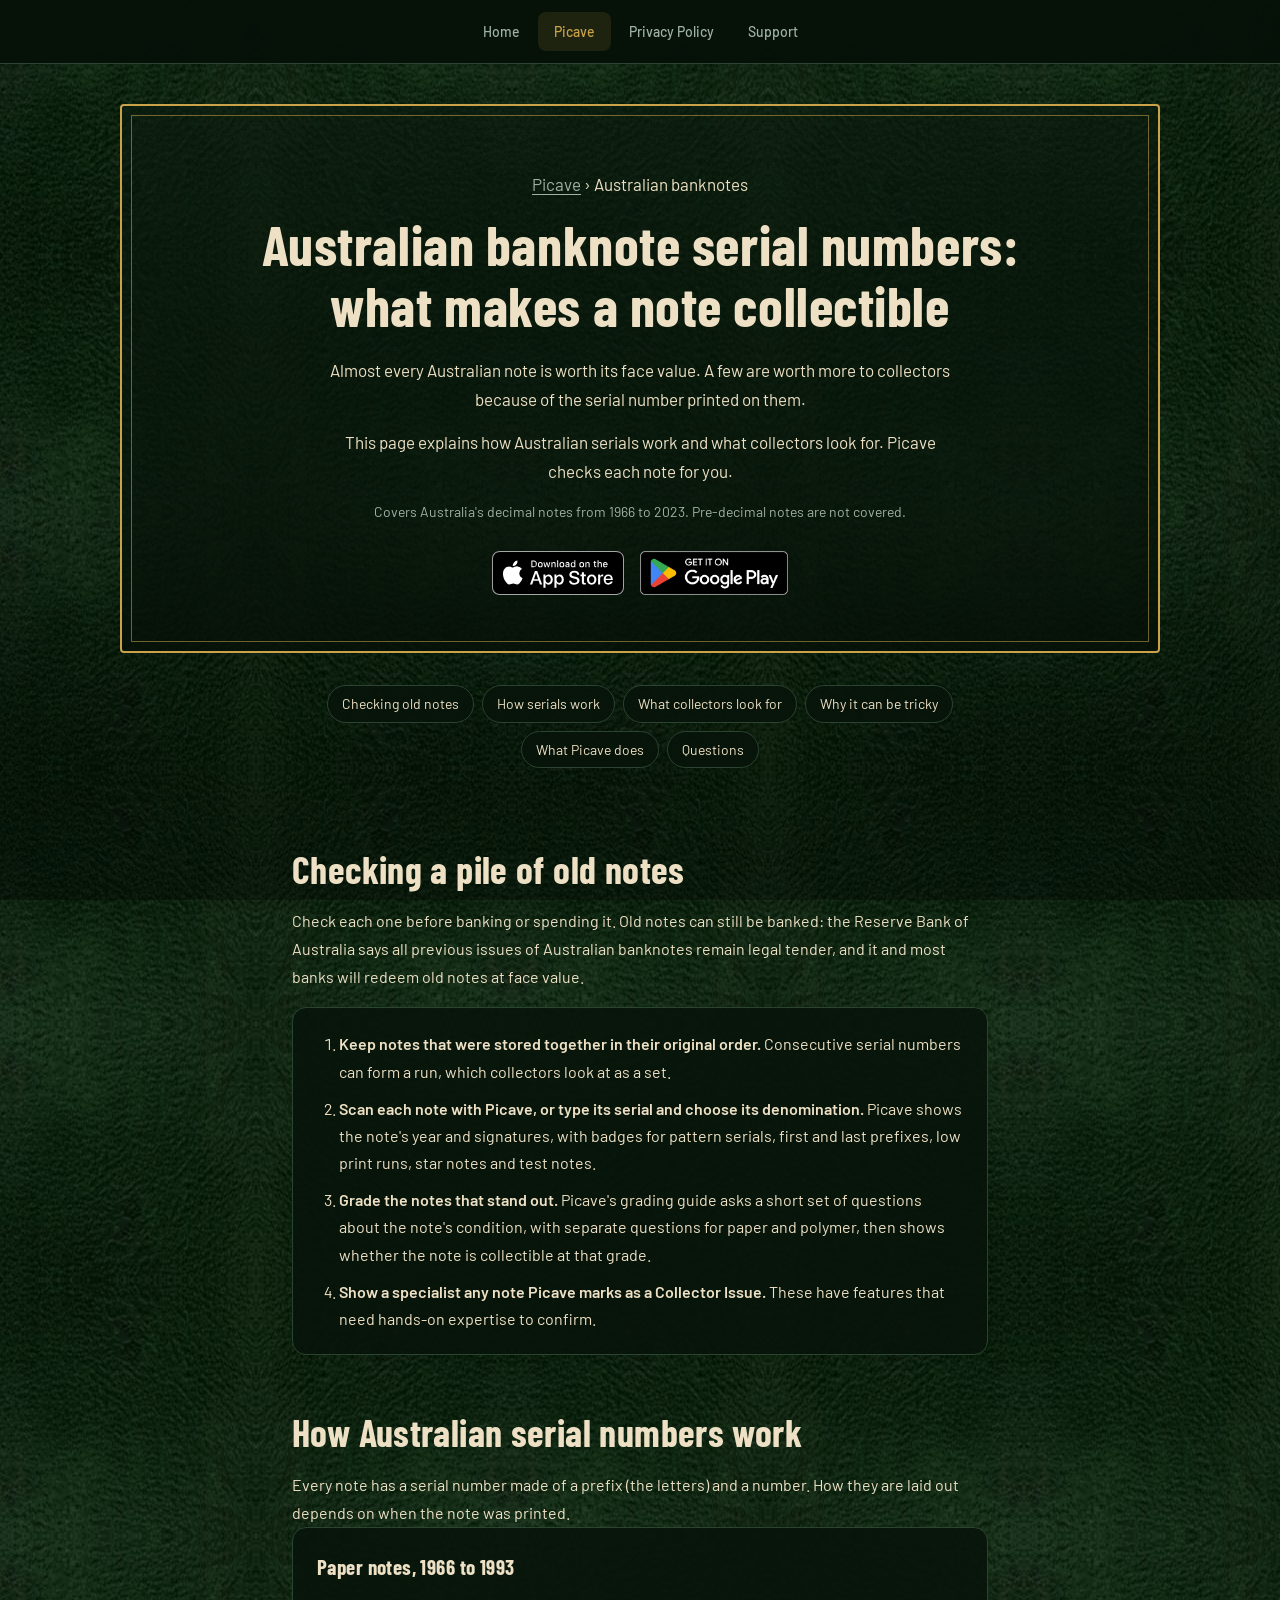
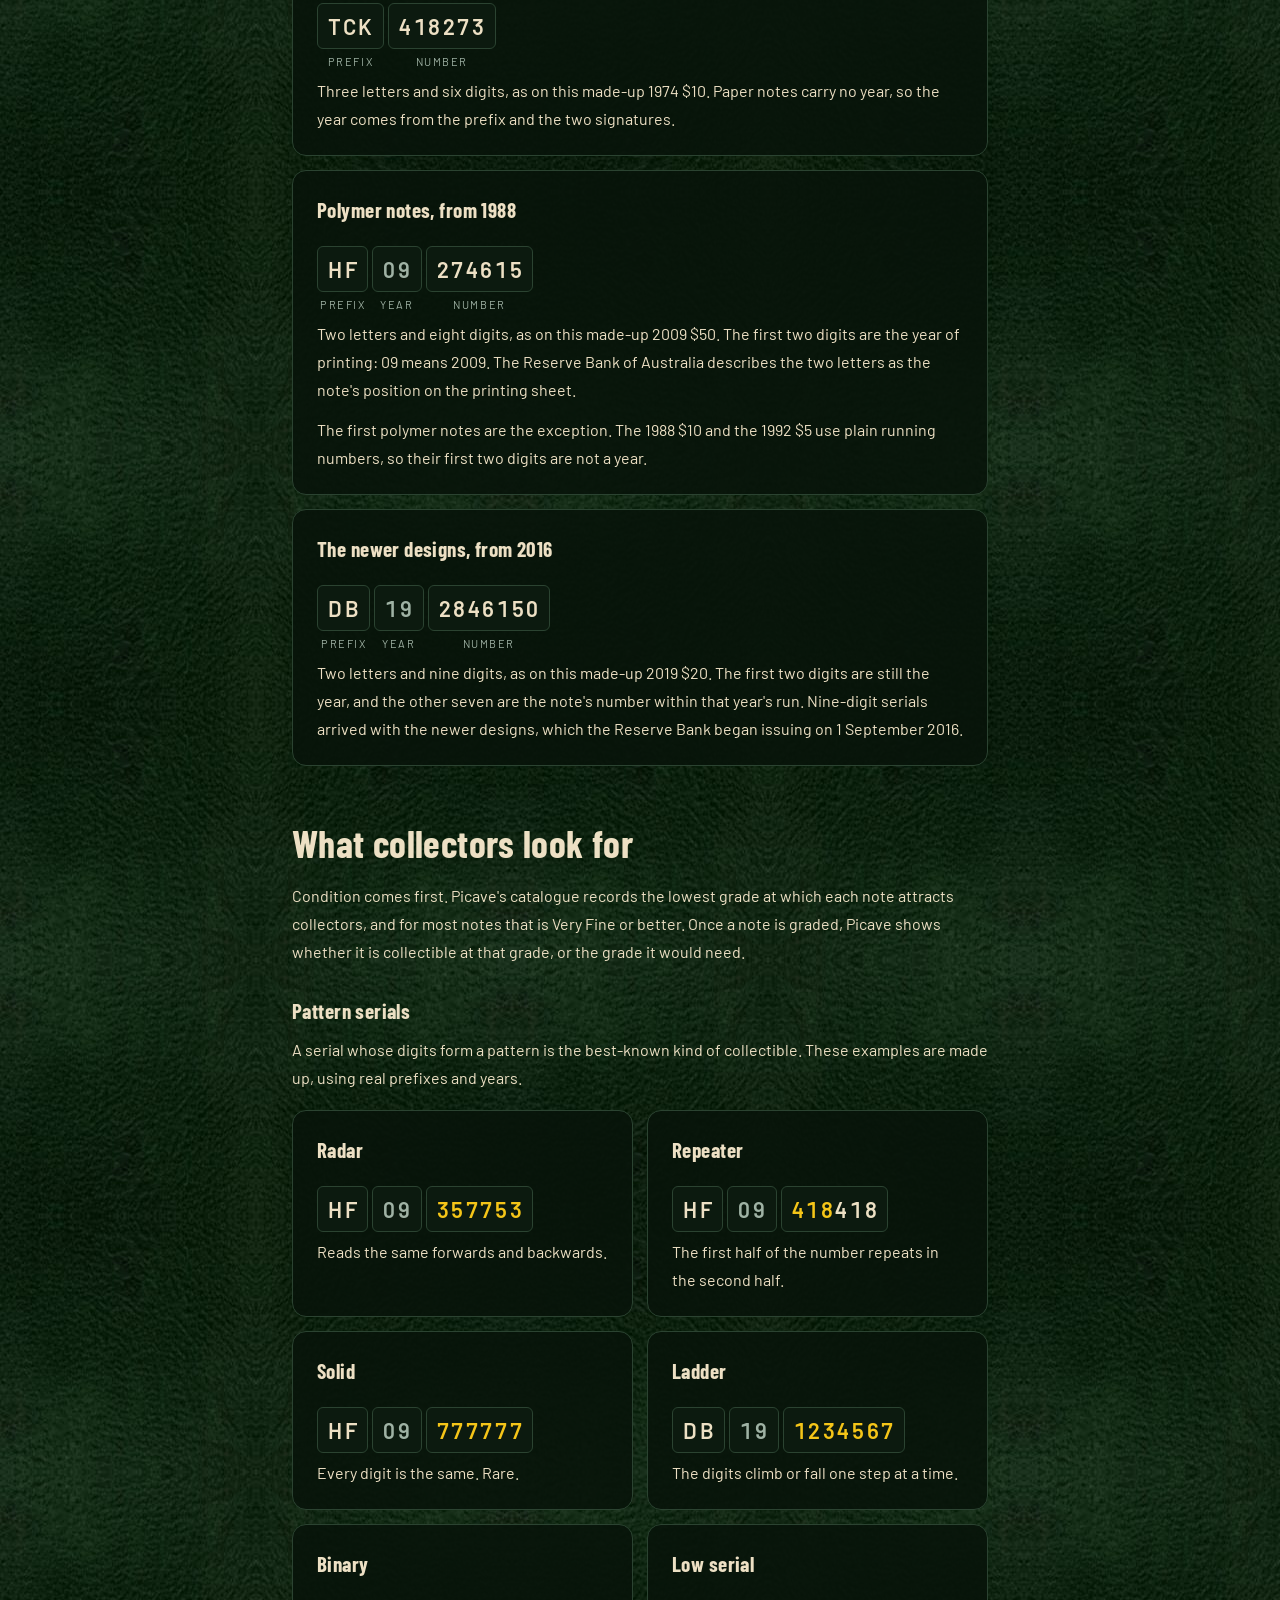
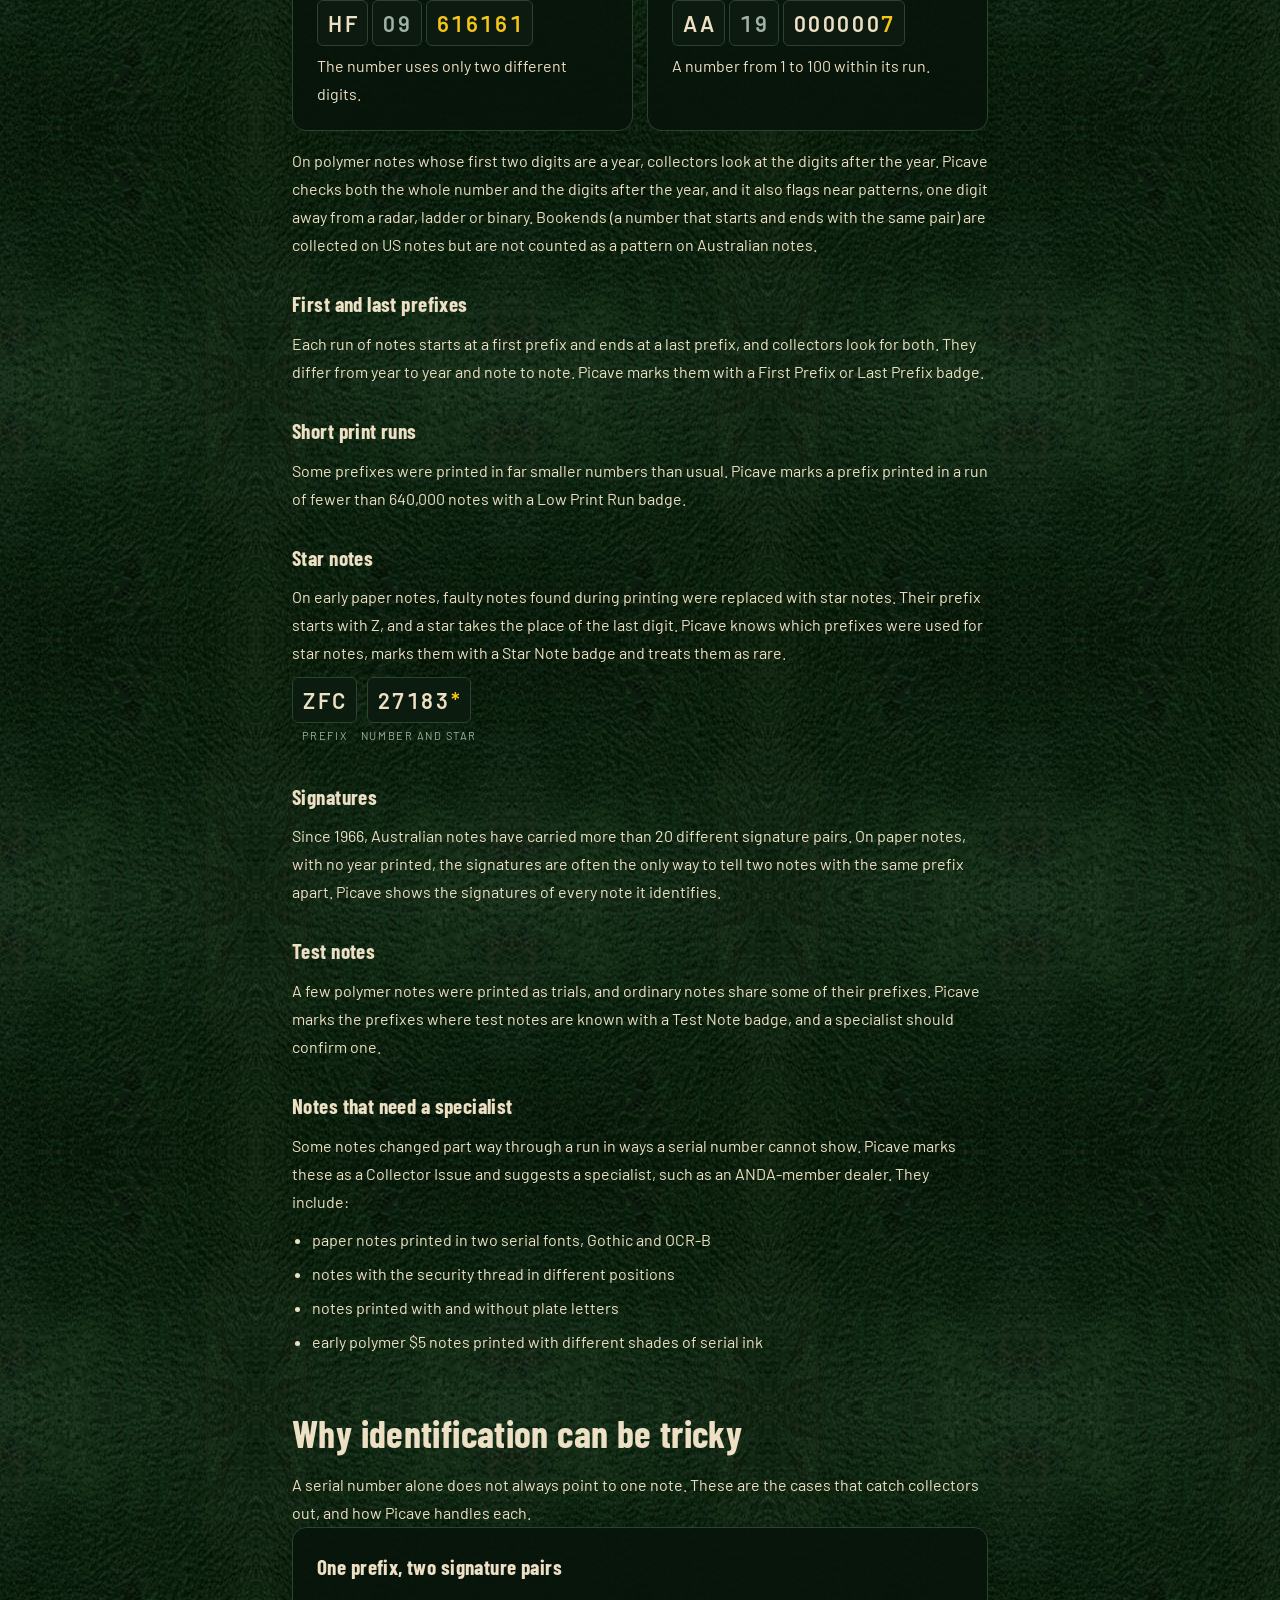
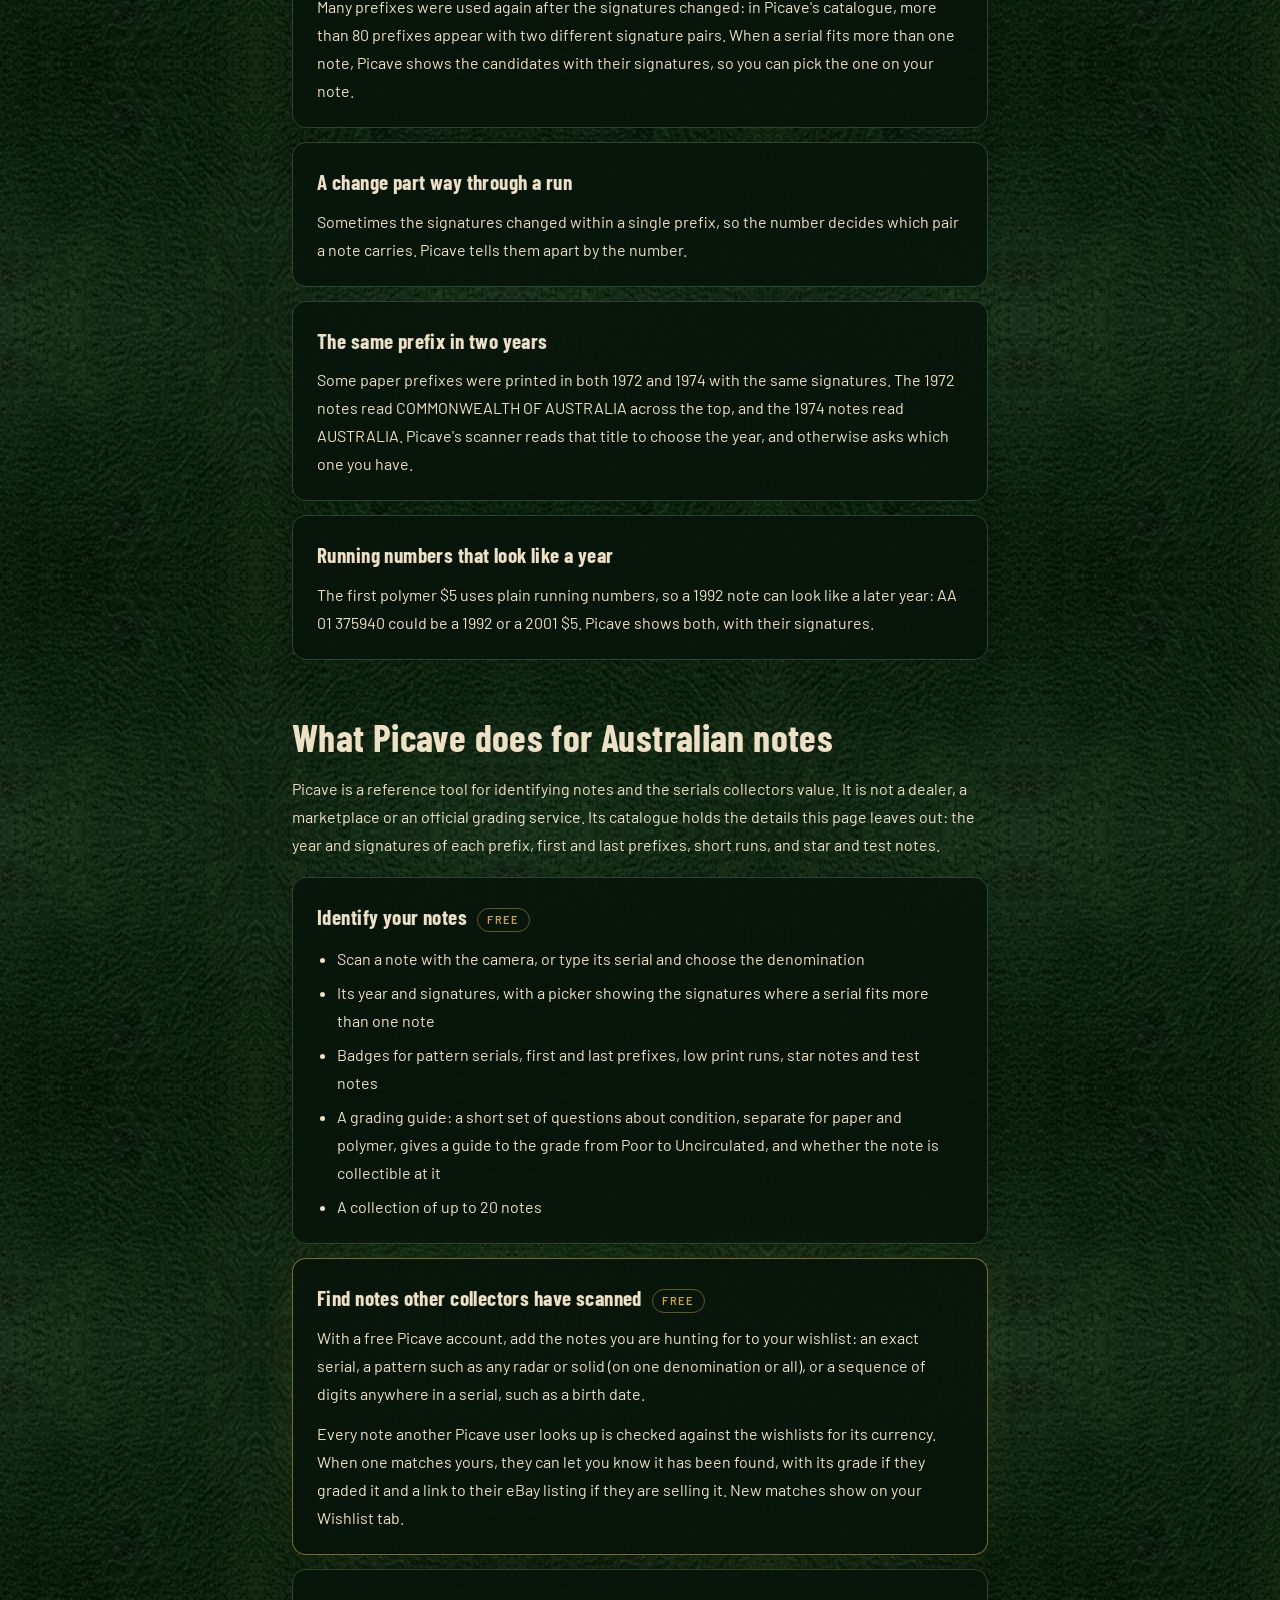
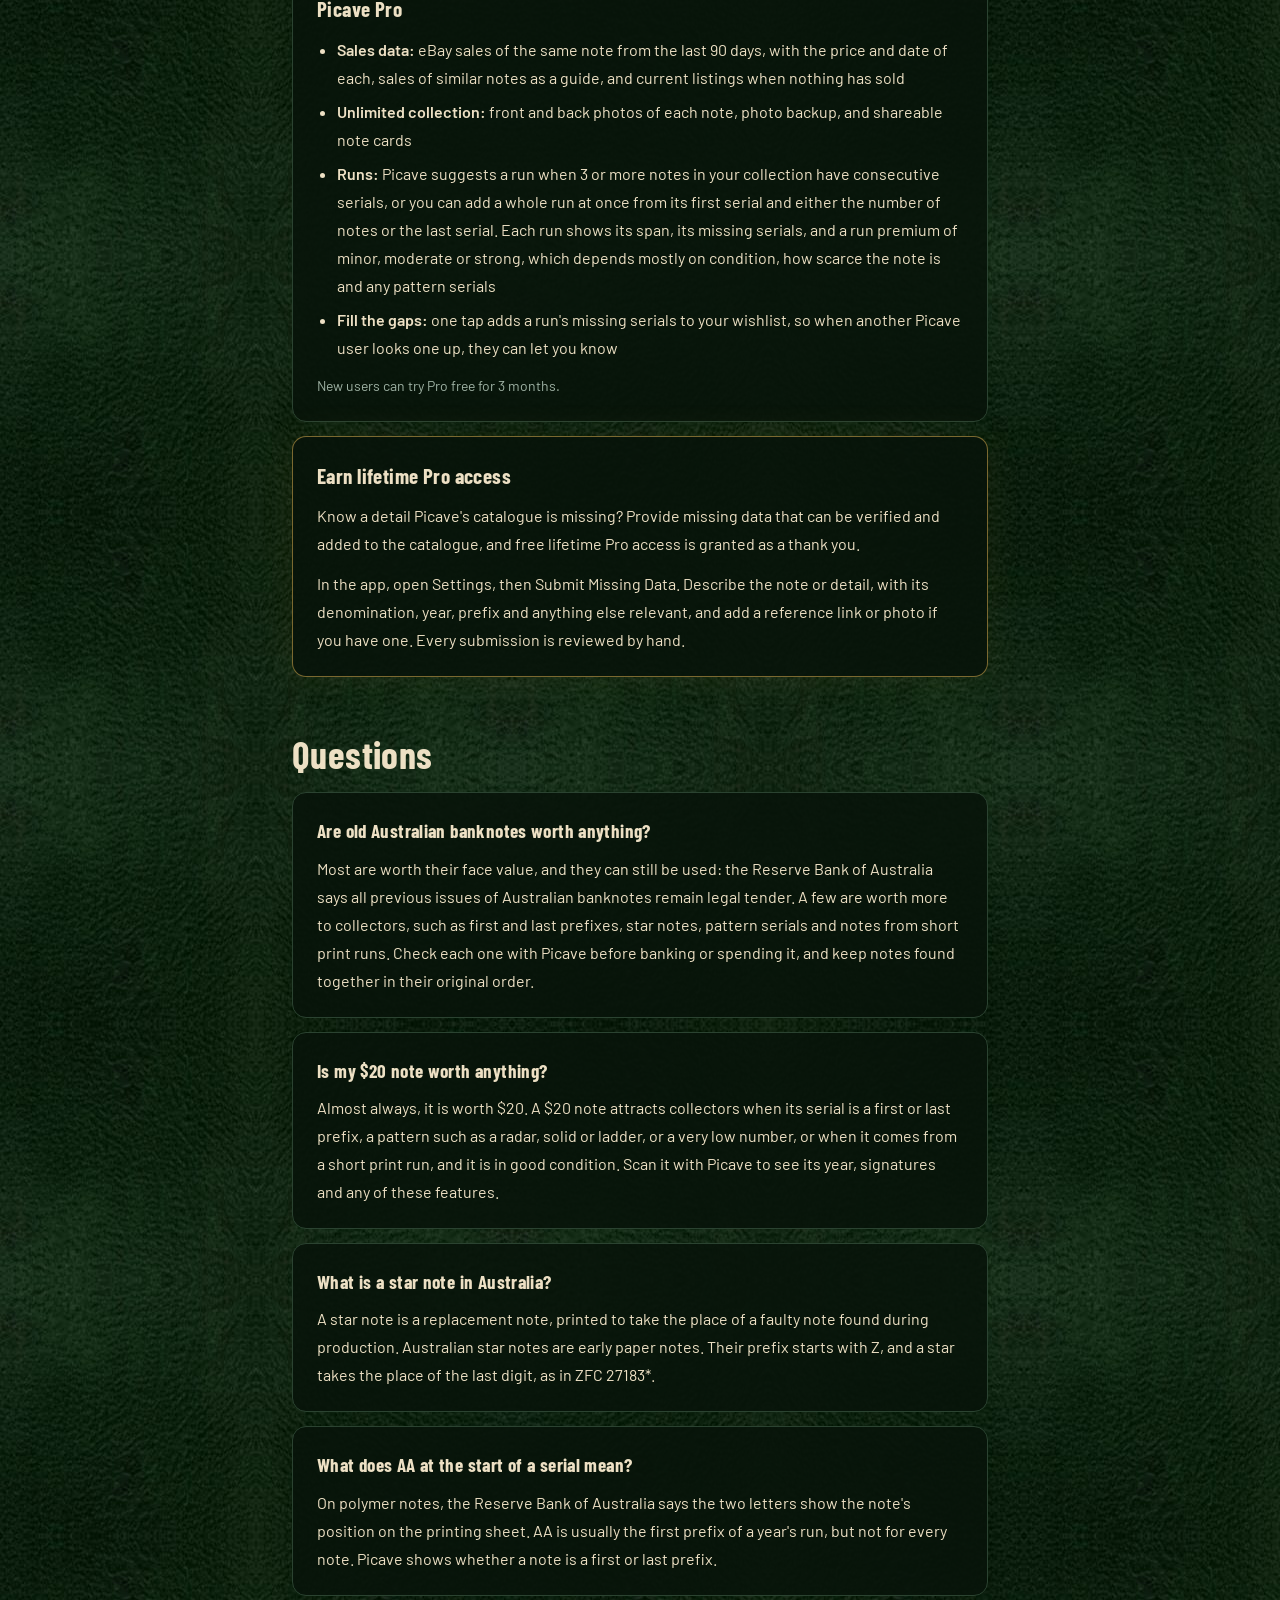
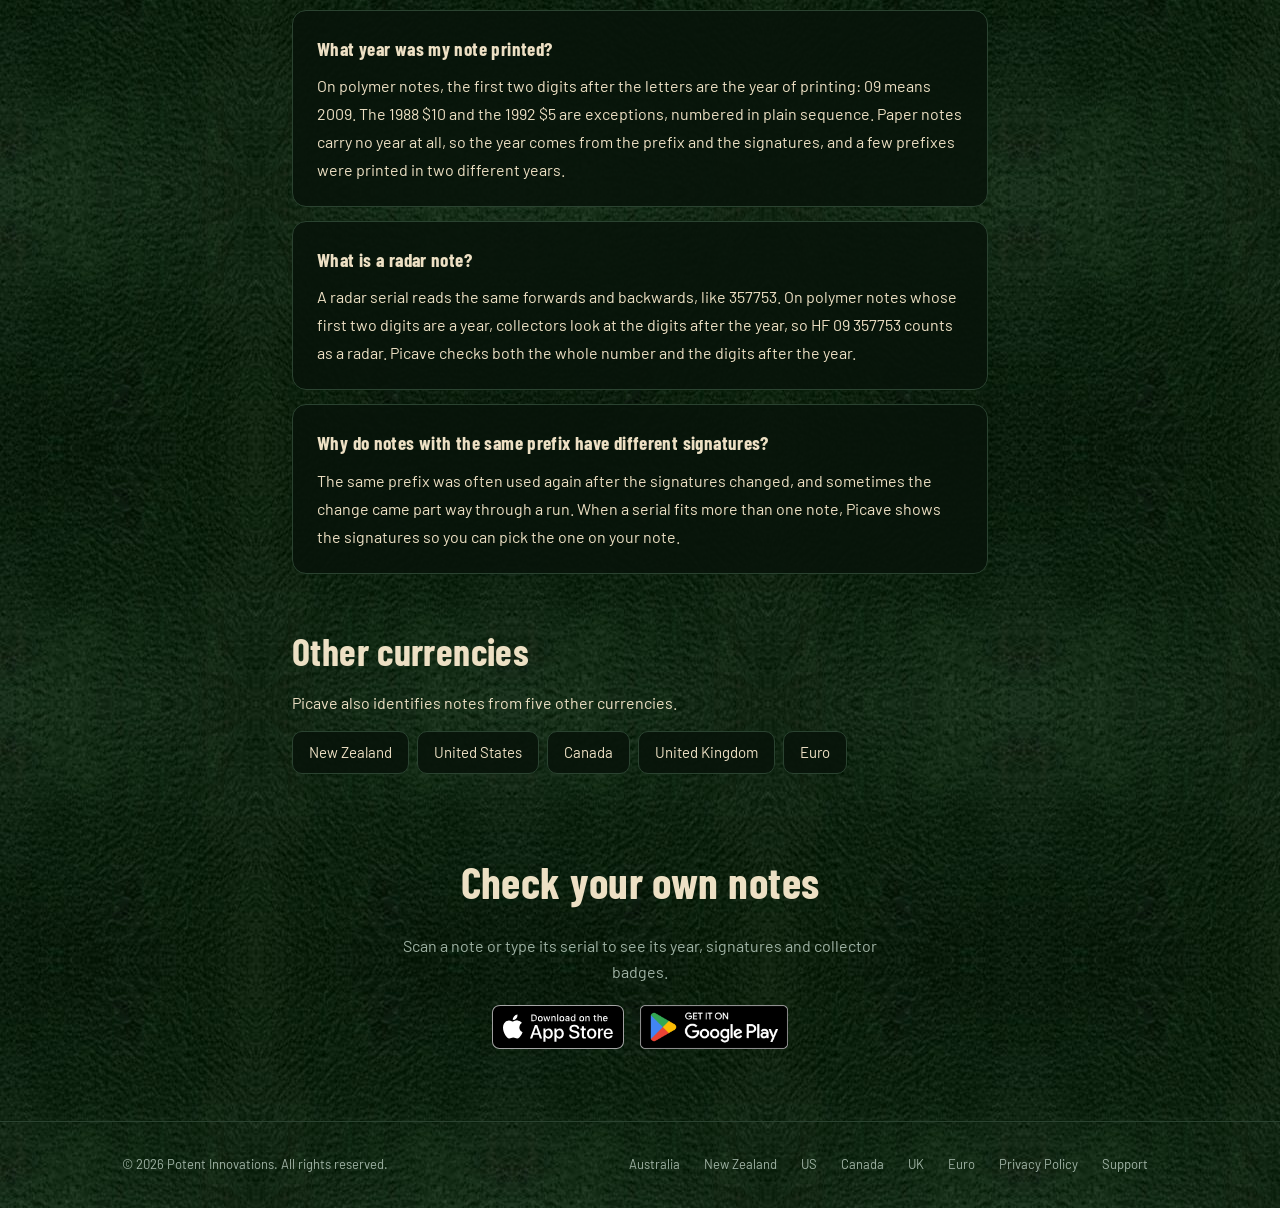
==== australian-banknotes.html @ fe07379c "Add banknote serial number pages for the six currencies Picave covers One page each for Australia, N" ====
<!DOCTYPE html>
<html lang="en-AU">
<head>
  <meta charset="UTF-8" />
  <meta name="viewport" content="width=device-width, initial-scale=1.0" />
  <title>Australian Banknote Serial Numbers Explained | Picave</title>
  <meta name="description" content="How Australian banknote serial numbers work, what collectors look for, and how to check your notes with Picave." />
  <link rel="canonical" href="https://potentinnovations.com/australian-banknotes" />
  <link rel="icon" type="image/png" href="favicon.png" />
  <link rel="stylesheet" href="styles.css?v=2026-09-20d" />
  <link rel="stylesheet" href="country.css?v=2026-10-24b" />
  <script type="application/ld+json">
  {
    "@context": "https://schema.org",
    "@type": "FAQPage",
    "mainEntity": [
      {
        "@type": "Question",
        "name": "Are old Australian banknotes worth anything?",
        "acceptedAnswer": { "@type": "Answer", "text": "Most are worth their face value, and they can still be used: the Reserve Bank of Australia says all previous issues of Australian banknotes remain legal tender. A few are worth more to collectors, such as first and last prefixes, star notes, pattern serials and notes from short print runs. Check each one with Picave before banking or spending it, and keep notes found together in their original order." }
      },
      {
        "@type": "Question",
        "name": "Is my $20 note worth anything?",
        "acceptedAnswer": { "@type": "Answer", "text": "Almost always, it is worth $20. A $20 note attracts collectors when its serial is a first or last prefix, a pattern such as a radar, solid or ladder, or a very low number, or when it comes from a short print run, and it is in good condition. Scan it with Picave to see its year, signatures and any of these features." }
      },
      {
        "@type": "Question",
        "name": "What is a star note in Australia?",
        "acceptedAnswer": { "@type": "Answer", "text": "A star note is a replacement note, printed to take the place of a faulty note found during production. Australian star notes are early paper notes. Their prefix starts with Z, and a star takes the place of the last digit, as in ZFC 27183*." }
      },
      {
        "@type": "Question",
        "name": "What does AA at the start of a serial mean?",
        "acceptedAnswer": { "@type": "Answer", "text": "On polymer notes, the Reserve Bank of Australia says the two letters show the note's position on the printing sheet. AA is usually the first prefix of a year's run, but not for every note. Picave shows whether a note is a first or last prefix." }
      },
      {
        "@type": "Question",
        "name": "What year was my note printed?",
        "acceptedAnswer": { "@type": "Answer", "text": "On polymer notes, the first two digits after the letters are the year of printing: 09 means 2009. The 1988 $10 and the 1992 $5 are exceptions, numbered in plain sequence. Paper notes carry no year at all, so the year comes from the prefix and the signatures, and a few prefixes were printed in two different years." }
      },
      {
        "@type": "Question",
        "name": "What is a radar note?",
        "acceptedAnswer": { "@type": "Answer", "text": "A radar serial reads the same forwards and backwards, like 357753. On polymer notes whose first two digits are a year, collectors look at the digits after the year, so HF 09 357753 counts as a radar. Picave checks both the whole number and the digits after the year." }
      },
      {
        "@type": "Question",
        "name": "Why do notes with the same prefix have different signatures?",
        "acceptedAnswer": { "@type": "Answer", "text": "The same prefix was often used again after the signatures changed, and sometimes the change came part way through a run. When a serial fits more than one note, Picave shows the signatures so you can pick the one on your note." }
      }
    ]
  }
  </script>
</head>
<body class="country-au">

  <nav>
    <div class="nav-tabs">
      <a href="index.html">Home</a>
      <a href="picave.html" class="active">Picave</a>
      <a href="privacy.html">Privacy Policy</a>
      <a href="support.html">Support</a>
    </div>
  </nav>

  <header class="c-hero">
    <p class="c-crumb"><a href="picave.html">Picave</a> &rsaquo; Australian banknotes</p>
    <h1>Australian banknote serial numbers: what makes a note collectible</h1>
    <p>Almost every Australian note is worth its face value. A few are worth more to collectors because of the serial number printed on them.</p>
    <p>This page explains how Australian serials work and what collectors look for. Picave checks each note for you.</p>
    <p class="c-scope">Covers Australia's decimal notes from 1966 to 2023. Pre-decimal notes are not covered.</p>
    <div class="cta-group">
      <a href="https://apps.apple.com/app/id6760957578"><img class="store-badge" src="Download_on_the_App_Store_Badge_US-UK_RGB_blk_092917.svg" alt="Download on the App Store" /></a>
      <a href="https://play.google.com/store/apps/details?id=com.potentinnovations.picave"><img class="store-badge" src="GetItOnGooglePlay_Badge_Web_color_English.png" alt="Get it on Google Play" /></a>
    </div>
  </header>

  <div class="c-toc" aria-label="On this page">
    <a href="#found">Checking old notes</a>
    <a href="#serials">How serials work</a>
    <a href="#collectible">What collectors look for</a>
    <a href="#tricky">Why it can be tricky</a>
    <a href="#picave">What Picave does</a>
    <a href="#faq">Questions</a>
  </div>

  <main class="c-article">

    <section class="c-section" id="found">
      <h2>Checking a pile of old notes</h2>
      <p>Check each one before banking or spending it. Old notes can still be banked: the Reserve Bank of Australia says all previous issues of Australian banknotes remain legal tender, and it and most banks will redeem old notes at face value.</p>
      <div class="c-card" style="margin-top:16px">
        <ol class="c-steps">
          <li><strong>Keep notes that were stored together in their original order.</strong> Consecutive serial numbers can form a run, which collectors look at as a set.</li>
          <li><strong>Scan each note with Picave, or type its serial and choose its denomination.</strong> Picave shows the note's year and signatures, with badges for pattern serials, first and last prefixes, low print runs, star notes and test notes.</li>
          <li><strong>Grade the notes that stand out.</strong> Picave's grading guide asks a short set of questions about the note's condition, with separate questions for paper and polymer, then shows whether the note is collectible at that grade.</li>
          <li><strong>Show a specialist any note Picave marks as a Collector Issue.</strong> These have features that need hands-on expertise to confirm.</li>
        </ol>
      </div>
    </section>

    <section class="c-section" id="serials">
      <h2>How Australian serial numbers work</h2>
      <p>Every note has a serial number made of a prefix (the letters) and a number. How they are laid out depends on when the note was printed.</p>

      <div class="c-card">
        <h3>Paper notes, 1966 to 1993</h3>
        <div class="serial" aria-label="Example serial TCK 418273">
          <span><b>TCK</b><small>Prefix</small></span>
          <span><b>418273</b><small>Number</small></span>
        </div>
        <p>Three letters and six digits, as on this made-up 1974 $10. Paper notes carry no year, so the year comes from the prefix and the two signatures.</p>
      </div>

      <div class="c-card">
        <h3>Polymer notes, from 1988</h3>
        <div class="serial" aria-label="Example serial HF 09 274615">
          <span><b>HF</b><small>Prefix</small></span>
          <span class="yr"><b>09</b><small>Year</small></span>
          <span><b>274615</b><small>Number</small></span>
        </div>
        <p>Two letters and eight digits, as on this made-up 2009 $50. The first two digits are the year of printing: 09 means 2009. The Reserve Bank of Australia describes the two letters as the note's position on the printing sheet.</p>
        <p>The first polymer notes are the exception. The 1988 $10 and the 1992 $5 use plain running numbers, so their first two digits are not a year.</p>
      </div>

      <div class="c-card">
        <h3>The newer designs, from 2016</h3>
        <div class="serial" aria-label="Example serial DB 19 2846150">
          <span><b>DB</b><small>Prefix</small></span>
          <span class="yr"><b>19</b><small>Year</small></span>
          <span><b>2846150</b><small>Number</small></span>
        </div>
        <p>Two letters and nine digits, as on this made-up 2019 $20. The first two digits are still the year, and the other seven are the note's number within that year's run. Nine-digit serials arrived with the newer designs, which the Reserve Bank began issuing on 1 September 2016.</p>
      </div>
    </section>

    <section class="c-section" id="collectible">
      <h2>What collectors look for</h2>
      <p>Condition comes first. Picave's catalogue records the lowest grade at which each note attracts collectors, and for most notes that is Very Fine or better. Once a note is graded, Picave shows whether it is collectible at that grade, or the grade it would need.</p>

      <h3>Pattern serials</h3>
      <p>A serial whose digits form a pattern is the best-known kind of collectible. These examples are made up, using real prefixes and years.</p>
      <div class="c-grid">
        <div class="c-card">
          <h3>Radar</h3>
          <div class="serial" aria-label="Example radar serial HF 09 357753">
            <span><b>HF</b></span><span class="yr"><b>09</b></span><span><b><mark>357753</mark></b></span>
          </div>
          <p>Reads the same forwards and backwards.</p>
        </div>
        <div class="c-card">
          <h3>Repeater</h3>
          <div class="serial" aria-label="Example repeater serial HF 09 418418">
            <span><b>HF</b></span><span class="yr"><b>09</b></span><span><b><mark>418</mark>418</b></span>
          </div>
          <p>The first half of the number repeats in the second half.</p>
        </div>
        <div class="c-card">
          <h3>Solid</h3>
          <div class="serial" aria-label="Example solid serial HF 09 777777">
            <span><b>HF</b></span><span class="yr"><b>09</b></span><span><b><mark>777777</mark></b></span>
          </div>
          <p>Every digit is the same. Rare.</p>
        </div>
        <div class="c-card">
          <h3>Ladder</h3>
          <div class="serial" aria-label="Example ladder serial DB 19 1234567">
            <span><b>DB</b></span><span class="yr"><b>19</b></span><span><b><mark>1234567</mark></b></span>
          </div>
          <p>The digits climb or fall one step at a time.</p>
        </div>
        <div class="c-card">
          <h3>Binary</h3>
          <div class="serial" aria-label="Example binary serial HF 09 616161">
            <span><b>HF</b></span><span class="yr"><b>09</b></span><span><b><mark>616161</mark></b></span>
          </div>
          <p>The number uses only two different digits.</p>
        </div>
        <div class="c-card">
          <h3>Low serial</h3>
          <div class="serial" aria-label="Example low serial AA 19 0000007">
            <span><b>AA</b></span><span class="yr"><b>19</b></span><span><b>000000<mark>7</mark></b></span>
          </div>
          <p>A number from 1 to 100 within its run.</p>
        </div>
      </div>
      <p style="margin-top:16px">On polymer notes whose first two digits are a year, collectors look at the digits after the year. Picave checks both the whole number and the digits after the year, and it also flags near patterns, one digit away from a radar, ladder or binary. Bookends (a number that starts and ends with the same pair) are collected on US notes but are not counted as a pattern on Australian notes.</p>

      <h3>First and last prefixes</h3>
      <p>Each run of notes starts at a first prefix and ends at a last prefix, and collectors look for both. They differ from year to year and note to note. Picave marks them with a First Prefix or Last Prefix badge.</p>

      <h3>Short print runs</h3>
      <p>Some prefixes were printed in far smaller numbers than usual. Picave marks a prefix printed in a run of fewer than 640,000 notes with a Low Print Run badge.</p>

      <h3>Star notes</h3>
      <p>On early paper notes, faulty notes found during printing were replaced with star notes. Their prefix starts with Z, and a star takes the place of the last digit. Picave knows which prefixes were used for star notes, marks them with a Star Note badge and treats them as rare.</p>
      <div class="serial" aria-label="Example star note serial ZFC 27183 star">
        <span><b>ZFC</b><small>Prefix</small></span>
        <span><b>27183<mark>*</mark></b><small>Number and star</small></span>
      </div>

      <h3>Signatures</h3>
      <p>Since 1966, Australian notes have carried more than 20 different signature pairs. On paper notes, with no year printed, the signatures are often the only way to tell two notes with the same prefix apart. Picave shows the signatures of every note it identifies.</p>

      <h3>Test notes</h3>
      <p>A few polymer notes were printed as trials, and ordinary notes share some of their prefixes. Picave marks the prefixes where test notes are known with a Test Note badge, and a specialist should confirm one.</p>

      <h3>Notes that need a specialist</h3>
      <p>Some notes changed part way through a run in ways a serial number cannot show. Picave marks these as a Collector Issue and suggests a specialist, such as an ANDA-member dealer. They include:</p>
      <ul>
        <li>paper notes printed in two serial fonts, Gothic and OCR-B</li>
        <li>notes with the security thread in different positions</li>
        <li>notes printed with and without plate letters</li>
        <li>early polymer $5 notes printed with different shades of serial ink</li>
      </ul>
    </section>

    <section class="c-section" id="tricky">
      <h2>Why identification can be tricky</h2>
      <p>A serial number alone does not always point to one note. These are the cases that catch collectors out, and how Picave handles each.</p>

      <div class="c-card">
        <h3>One prefix, two signature pairs</h3>
        <p>Many prefixes were used again after the signatures changed: in Picave's catalogue, more than 80 prefixes appear with two different signature pairs. When a serial fits more than one note, Picave shows the candidates with their signatures, so you can pick the one on your note.</p>
      </div>

      <div class="c-card">
        <h3>A change part way through a run</h3>
        <p>Sometimes the signatures changed within a single prefix, so the number decides which pair a note carries. Picave tells them apart by the number.</p>
      </div>

      <div class="c-card">
        <h3>The same prefix in two years</h3>
        <p>Some paper prefixes were printed in both 1972 and 1974 with the same signatures. The 1972 notes read COMMONWEALTH OF AUSTRALIA across the top, and the 1974 notes read AUSTRALIA. Picave's scanner reads that title to choose the year, and otherwise asks which one you have.</p>
      </div>

      <div class="c-card">
        <h3>Running numbers that look like a year</h3>
        <p>The first polymer $5 uses plain running numbers, so a 1992 note can look like a later year: AA 01 375940 could be a 1992 or a 2001 $5. Picave shows both, with their signatures.</p>
      </div>
    </section>

    <section class="c-section" id="picave">
      <h2>What Picave does for Australian notes</h2>
      <p>Picave is a reference tool for identifying notes and the serials collectors value. It is not a dealer, a marketplace or an official grading service. Its catalogue holds the details this page leaves out: the year and signatures of each prefix, first and last prefixes, short runs, and star and test notes.</p>

      <div class="c-card" style="margin-top:18px">
        <h3>Identify your notes <span class="c-tag">Free</span></h3>
        <ul>
          <li>Scan a note with the camera, or type its serial and choose the denomination</li>
          <li>Its year and signatures, with a picker showing the signatures where a serial fits more than one note</li>
          <li>Badges for pattern serials, first and last prefixes, low print runs, star notes and test notes</li>
          <li>A grading guide: a short set of questions about condition, separate for paper and polymer, gives a guide to the grade from Poor to Uncirculated, and whether the note is collectible at it</li>
          <li>A collection of up to 20 notes</li>
        </ul>
      </div>

      <div class="c-card c-feature">
        <h3>Find notes other collectors have scanned <span class="c-tag">Free</span></h3>
        <p>With a free Picave account, add the notes you are hunting for to your wishlist: an exact serial, a pattern such as any radar or solid (on one denomination or all), or a sequence of digits anywhere in a serial, such as a birth date.</p>
        <p>Every note another Picave user looks up is checked against the wishlists for its currency. When one matches yours, they can let you know it has been found, with its grade if they graded it and a link to their eBay listing if they are selling it. New matches show on your Wishlist tab.</p>
      </div>

      <div class="c-card">
        <h3>Picave Pro</h3>
        <ul>
          <li><strong>Sales data:</strong> eBay sales of the same note from the last 90 days, with the price and date of each, sales of similar notes as a guide, and current listings when nothing has sold</li>
          <li><strong>Unlimited collection:</strong> front and back photos of each note, photo backup, and shareable note cards</li>
          <li><strong>Runs:</strong> Picave suggests a run when 3 or more notes in your collection have consecutive serials, or you can add a whole run at once from its first serial and either the number of notes or the last serial. Each run shows its span, its missing serials, and a run premium of minor, moderate or strong, which depends mostly on condition, how scarce the note is and any pattern serials</li>
          <li><strong>Fill the gaps:</strong> one tap adds a run's missing serials to your wishlist, so when another Picave user looks one up, they can let you know</li>
        </ul>
        <p class="c-note" style="margin-top:12px">New users can try Pro free for 3 months.</p>
      </div>

      <div class="c-card c-feature">
        <h3>Earn lifetime Pro access</h3>
        <p>Know a detail Picave's catalogue is missing? Provide missing data that can be verified and added to the catalogue, and free lifetime Pro access is granted as a thank you.</p>
        <p>In the app, open Settings, then Submit Missing Data. Describe the note or detail, with its denomination, year, prefix and anything else relevant, and add a reference link or photo if you have one. Every submission is reviewed by hand.</p>
      </div>
    </section>

    <section class="c-section c-faq" id="faq">
      <h2>Questions</h2>
      <div class="c-card">
        <h3>Are old Australian banknotes worth anything?</h3>
        <p>Most are worth their face value, and they can still be used: the Reserve Bank of Australia says all previous issues of Australian banknotes remain legal tender. A few are worth more to collectors, such as first and last prefixes, star notes, pattern serials and notes from short print runs. Check each one with Picave before banking or spending it, and keep notes found together in their original order.</p>
      </div>
      <div class="c-card">
        <h3>Is my $20 note worth anything?</h3>
        <p>Almost always, it is worth $20. A $20 note attracts collectors when its serial is a first or last prefix, a pattern such as a radar, solid or ladder, or a very low number, or when it comes from a short print run, and it is in good condition. Scan it with Picave to see its year, signatures and any of these features.</p>
      </div>
      <div class="c-card">
        <h3>What is a star note in Australia?</h3>
        <p>A star note is a replacement note, printed to take the place of a faulty note found during production. Australian star notes are early paper notes. Their prefix starts with Z, and a star takes the place of the last digit, as in ZFC 27183*.</p>
      </div>
      <div class="c-card">
        <h3>What does AA at the start of a serial mean?</h3>
        <p>On polymer notes, the Reserve Bank of Australia says the two letters show the note's position on the printing sheet. AA is usually the first prefix of a year's run, but not for every note. Picave shows whether a note is a first or last prefix.</p>
      </div>
      <div class="c-card">
        <h3>What year was my note printed?</h3>
        <p>On polymer notes, the first two digits after the letters are the year of printing: 09 means 2009. The 1988 $10 and the 1992 $5 are exceptions, numbered in plain sequence. Paper notes carry no year at all, so the year comes from the prefix and the signatures, and a few prefixes were printed in two different years.</p>
      </div>
      <div class="c-card">
        <h3>What is a radar note?</h3>
        <p>A radar serial reads the same forwards and backwards, like 357753. On polymer notes whose first two digits are a year, collectors look at the digits after the year, so HF 09 357753 counts as a radar. Picave checks both the whole number and the digits after the year.</p>
      </div>
      <div class="c-card">
        <h3>Why do notes with the same prefix have different signatures?</h3>
        <p>The same prefix was often used again after the signatures changed, and sometimes the change came part way through a run. When a serial fits more than one note, Picave shows the signatures so you can pick the one on your note.</p>
      </div>
    </section>

    <section class="c-section" id="other">
      <h2>Other currencies</h2>
      <p>Picave also identifies notes from five other currencies.</p>
      <div class="c-others">
        <a href="new-zealand-banknotes.html">New Zealand</a>
        <a href="us-banknotes.html">United States</a>
        <a href="canadian-banknotes.html">Canada</a>
        <a href="uk-banknotes.html">United Kingdom</a>
        <a href="euro-banknotes.html">Euro</a>
      </div>
    </section>

  </main>

  <section class="c-cta">
    <h2 class="section-title">Check your own notes</h2>
    <p>Scan a note or type its serial to see its year, signatures and collector badges.</p>
    <div class="cta-group">
      <a href="https://apps.apple.com/app/id6760957578"><img class="store-badge" src="Download_on_the_App_Store_Badge_US-UK_RGB_blk_092917.svg" alt="Download on the App Store" /></a>
      <a href="https://play.google.com/store/apps/details?id=com.potentinnovations.picave"><img class="store-badge" src="GetItOnGooglePlay_Badge_Web_color_English.png" alt="Get it on Google Play" /></a>
    </div>
  </section>

  <div class="footer-wrap">
    <footer>
      <p>&copy; 2026 Potent Innovations. All rights reserved.</p>
      <div class="footer-nav">
        <a href="australian-banknotes.html">Australia</a>
        <a href="new-zealand-banknotes.html">New Zealand</a>
        <a href="us-banknotes.html">US</a>
        <a href="canadian-banknotes.html">Canada</a>
        <a href="uk-banknotes.html">UK</a>
        <a href="euro-banknotes.html">Euro</a>
        <a href="privacy.html">Privacy Policy</a>
        <a href="support.html">Support</a>
      </div>
    </footer>
  </div>

</body>
</html>
---- styles.css ----
@import url('https://fonts.googleapis.com/css2?family=Barlow+Condensed:wght@500;600;700&family=Barlow:wght@400;500;600&display=swap');

*, *::before, *::after { box-sizing: border-box; margin: 0; padding: 0; }

:root {
  /* The app's own palette, from its global.css, so the site and the app read as
     one product. The gold and the cream text were already shared. */
  --bg:       #050e07;
  --surface:  #0a1510;
  --surface2: #0f1e14;
  --border:   #273d2c;
  --gold:     #c9a84c;
  --text:     #ede0c4;
  /* The app's muted green, lifted a little: on the lightest part of the page
     background the app's own #7a9080 fell to 3.9:1, under the 4.5:1 minimum
     for body text. This measures 5.1:1 there and 7.1:1 on a card. */
  --muted:    #8fa596;
  --nav-h:    64px;
  /* Headings. Barlow Condensed replaced Cinzel, whose Roman capitals read as
     formal and dated beside the app, which now uses each device's own font. */
  --display:  'Barlow Condensed', 'Barlow', system-ui, sans-serif;
}

body {
  background: radial-gradient(ellipse 120% 120% at 50% 26%, #1b3421 0%, #14291a 30%, #0e2012 65%, #091708 100%);
  background-attachment: fixed;
  color: var(--text);
  color-scheme: dark;
  font-family: 'Barlow', sans-serif;
  font-size: 16px;
  line-height: 1.65;
  min-height: 100vh;
}

/* A fixed background stutters, or is ignored outright, on some mobile browsers. */
@media (max-width: 700px) {
  body { background-attachment: scroll; }
}

/* Keyboard focus was left to each browser's default, which is hard to see on a
   dark background. */
a:focus-visible,
button:focus-visible,
summary:focus-visible {
  outline: 2px solid var(--gold);
  outline-offset: 3px;
  border-radius: 10px;
}

body::before {
  content: '';
  position: fixed;
  inset: 0;
  background:
    radial-gradient(ellipse 60% 60% at 0% 100%, rgba(24,84,40,0.42) 0%, transparent 60%),
    radial-gradient(ellipse 60% 60% at 100% 100%, rgba(24,84,40,0.42) 0%, transparent 60%),
    radial-gradient(ellipse 40% 40% at 0% 0%, rgba(24,84,40,0.26) 0%, transparent 50%),
    radial-gradient(ellipse 40% 40% at 100% 0%, rgba(24,84,40,0.26) 0%, transparent 50%);
  pointer-events: none;
  z-index: 0;
}

/* TEXTURE
   Leather grain over the whole background, under the content. The tile is
   generated in code (a 512px seamless tile of spectral noise) rather than
   drawn, because the edges have to line up exactly or the repeat shows as a
   grid. Soft-light means the grey tile only lightens and darkens the green
   underneath instead of greying it out. Raise the opacity for more grain. */
body::after {
  content: '';
  position: fixed;
  inset: 0;
  background-image: url('texture.png');
  background-repeat: repeat;
  background-size: 512px 512px;
  opacity: 0.85;
  mix-blend-mode: soft-light;
  pointer-events: none;
  z-index: 0;
}

/* NAV */
nav {
  position: sticky;
  top: 0;
  z-index: 100;
  /* Was a fixed height with tabs that could not wrap, so four tabs ran off the
     side of a narrow phone. */
  min-height: var(--nav-h);
  background: rgba(5,14,7,0.92);
  backdrop-filter: blur(16px);
  border-bottom: 1px solid var(--border);
  display: flex;
  align-items: center;
  justify-content: center;
  padding: 0 32px;
  gap: 12px;
}

.nav-tabs { display: flex; gap: 2px; flex-wrap: wrap; justify-content: center; }

.nav-tabs a {
  text-decoration: none;
  color: var(--muted);
  font-size: 14px;
  font-weight: 500;
  padding: 8px 16px;
  border-radius: 8px;
  transition: color 0.15s, background 0.15s;
}

.nav-tabs a:hover { color: var(--text); background: rgba(237,224,196,0.05); }
.nav-tabs a.active { color: var(--gold); background: rgba(201,168,76,0.08); }

/* BUTTONS */
/* The chrome gradient and bevelled border this replaces belonged to a different
   era and sat oddly against the flat dark cards. */
.btn {
  display: inline-flex;
  align-items: center;
  justify-content: center;
  background: rgba(201,168,76,0.14);
  color: var(--text);
  font-family: 'Barlow', sans-serif;
  font-weight: 600;
  font-size: 14px;
  letter-spacing: 0.02em;
  padding: 12px 18px;
  border-radius: 12px;
  text-decoration: none;
  border: 1px solid rgba(201,168,76,0.35);
  box-shadow: 0 10px 24px rgba(0,0,0,0.35);
  transition: background 0.15s, border-color 0.15s, transform 0.1s;
}

.btn:hover {
  background: rgba(201,168,76,0.18);
  border-color: rgba(201,168,76,0.45);
  transform: translateY(-1px);
}

/* STORE BADGES */
.store-badge { display: block; height: 44px; width: auto; transition: opacity 0.15s, transform 0.1s; }
.store-badge:hover { opacity: 0.82; transform: translateY(-1px); }

/* SHARED SECTION ELEMENTS */
.divider { position: relative; z-index: 1; border: none; border-top: 1px solid var(--border); margin: 0 32px; }

.section { position: relative; z-index: 1; padding: 72px 32px; max-width: 1100px; margin: 0 auto; }

.section-label {
  font-family: var(--display);
  font-size: 11px;
  font-weight: 400;
  letter-spacing: 0.3em;
  text-transform: uppercase;
  color: var(--gold);
  margin-bottom: 12px;
}

.section-title {
  font-family: var(--display);
  font-size: clamp(26px, 4.2vw, 44px);
  font-weight: 700;
  letter-spacing: 0.01em;
  color: var(--text);
  margin-bottom: 14px;
}

.section-sub { font-size: 16px; color: var(--muted); max-width: 480px; line-height: 1.7; margin-bottom: 48px; }

/* Side padding on a narrow phone, where 32px left too little room for the
   cards themselves. */
@media (max-width: 420px) {
  .section, .page-header { padding-left: 16px; padding-right: 16px; }
  .divider { margin: 0 16px; }
  footer { padding-left: 16px; padding-right: 16px; }
  nav { padding: 10px 12px; }
  .nav-tabs a { padding: 8px 12px; font-size: 13px; }
}

/* PAGE HEADER (privacy, support) */
.page-header {
  position: relative;
  z-index: 1;
  padding: 64px 32px 40px;
  max-width: 760px;
  margin: 0 auto;
  border-bottom: 1px solid var(--border);
}

.eyebrow {
  display: inline-block;
  font-family: var(--display);
  font-size: 11px;
  font-weight: 400;
  letter-spacing: 0.3em;
  text-transform: uppercase;
  color: var(--gold);
  border: 1px solid rgba(201,168,76,0.3);
  padding: 5px 16px;
  border-radius: 100px;
  margin-bottom: 16px;
}

.page-header h1 {
  font-family: var(--display);
  font-size: clamp(30px, 5.2vw, 48px);
  font-weight: 700;
  letter-spacing: 0.01em;
  color: var(--text);
  margin-bottom: 10px;
}

/* FOOTER */
.footer-wrap { position: relative; z-index: 1; border-top: 1px solid var(--border); }

footer {
  padding: 28px 32px;
  display: flex;
  align-items: center;
  justify-content: space-between;
  flex-wrap: wrap;
  gap: 16px;
  max-width: 1100px;
  margin: 0 auto;
}

footer p { font-size: 13px; color: var(--muted); }

.footer-nav { display: flex; gap: 4px; }

.footer-nav a { font-size: 13px; color: var(--muted); text-decoration: none; padding: 4px 10px; border-radius: 6px; transition: color 0.15s; }
.footer-nav a:hover { color: var(--text); }
---- country.css ----
/* COUNTRY PAGES
   One page per currency, each dressed like the app is for that country. The
   colours are the app's own: the top and bottom of each country's tab bar
   (app/(tabs)/_layout.tsx, BAR_THEMES), which were taken from its background,
   and the frame gold. The textures and the phone header are cut from the app's
   background images, so the leather or wood is the same material.

   On a phone the header shows the top of the app's carved panel, as the app
   does. On a wider screen the panel would have to be stretched past its 736 px
   and its carvings would sit behind the heading, so the header is framed in
   gold instead and the material carries the page. */

body[class*="country-"] {
  --frame: #c9a24a;
  --hi: #f5c518;
  background-color: var(--c-bottom);
  background-repeat: repeat;
  background-size: 512px 512px;
  background-attachment: scroll;
}

/* The site's generated grain and corner glow are for its own green; the real
   material replaces them here. A soft vignette stands in for the app's
   gradient over its background. */
body[class*="country-"]::after { display: none; }
body[class*="country-"]::before {
  background: radial-gradient(ellipse 110% 90% at 50% 30%, transparent 40%, var(--c-vignette) 100%);
}

body.country-au {
  --c-top: #0c1c10; --c-bottom: #061008; --c-vignette: rgba(3,8,4,0.55);
  --bg: #061008; --surface: rgba(8,20,11,0.9); --surface2: rgba(12,28,16,0.92);
  --border: #2b4331; --text: #ede0c4; --muted: #9fb2a4; --gold: #c9a24a;
  --nav-bg: rgba(6,16,8,0.94);
}
body.country-au { background-image: url('tile-au.jpg'); }

body.country-nz {
  --c-top: #181714; --c-bottom: #0a0a08; --c-vignette: rgba(0,0,0,0.6);
  --bg: #0a0a08; --surface: rgba(16,15,13,0.9); --surface2: rgba(24,23,20,0.92);
  --border: #3a3832; --text: #ede0c4; --muted: #aeaba2; --gold: #c9a24a;
  --nav-bg: rgba(10,10,8,0.94);
}
body.country-nz { background-image: url('tile-nz.jpg'); }

/* Canada's background is cream, so the page is light, with the app's dark
   brown text and deeper gold, as on its cream tab bar. */
body.country-ca {
  --c-top: #eae4d8; --c-bottom: #d6cec0; --c-vignette: rgba(120,100,70,0.18);
  --bg: #d6cec0; --surface: rgba(250,247,240,0.92); --surface2: rgba(243,238,228,0.95);
  --border: #c2b49c; --text: #2c1a08; --muted: #5e4636; --gold: #5c4106;
  --hi: #8a630c; --nav-bg: rgba(234,228,216,0.95);
  color-scheme: light;
}
body.country-ca { background-image: url('tile-ca.jpg'); }

body.country-uk {
  --c-top: #2a1b11; --c-bottom: #160e09; --c-vignette: rgba(8,4,2,0.55);
  --bg: #160e09; --surface: rgba(30,20,13,0.9); --surface2: rgba(42,27,17,0.92);
  --border: #4a3524; --text: #ede0c4; --muted: #bfa892; --gold: #c9a24a;
  --nav-bg: rgba(22,14,9,0.94);
}
body.country-uk { background-image: url('tile-uk.jpg'); }

body.country-us {
  --c-top: #281e15; --c-bottom: #140f0b; --c-vignette: rgba(8,5,3,0.55);
  --bg: #140f0b; --surface: rgba(28,21,15,0.9); --surface2: rgba(40,30,21,0.92);
  --border: #4a3a2a; --text: #ede0c4; --muted: #bba893; --gold: #c9a24a;
  --nav-bg: rgba(20,15,11,0.94);
}
body.country-us { background-image: url('tile-us.jpg'); }

body.country-eu {
  --c-top: #32302d; --c-bottom: #1e1d1b; --c-vignette: rgba(0,0,0,0.5);
  --bg: #1e1d1b; --surface: rgba(30,29,27,0.9); --surface2: rgba(44,42,39,0.92);
  --border: #4a4843; --text: #ede0c4; --muted: #b6b3ac; --gold: #d9b25a;
  --nav-bg: rgba(30,29,27,0.94);
}
body.country-eu { background-image: url('tile-eu.jpg'); }

body[class*="country-"] nav { background: var(--nav-bg); }
body[class*="country-"] .nav-tabs a:hover { background: color-mix(in srgb, var(--text) 6%, transparent); }
body[class*="country-"] .nav-tabs a.active { color: var(--gold); background: color-mix(in srgb, var(--gold) 12%, transparent); }
body.country-ca .nav-tabs a { color: var(--muted); }

/* HEADER */
.c-hero {
  position: relative;
  z-index: 1;
  max-width: 1040px;
  margin: 40px auto 0;
  padding: 64px 48px 56px;
  text-align: center;
  border: 2px solid var(--frame);
  border-radius: 4px;
  outline: 1px solid color-mix(in srgb, var(--frame) 55%, transparent);
  outline-offset: -12px;
  background: linear-gradient(180deg, color-mix(in srgb, var(--c-top) 55%, transparent), color-mix(in srgb, var(--c-bottom) 80%, transparent));
}

.c-crumb { font-size: 13px; color: var(--muted); margin-bottom: 18px; }
.c-crumb a { color: var(--muted); text-decoration: underline; text-underline-offset: 3px; }
.c-crumb a:hover { color: var(--text); }

.c-hero h1 {
  font-family: var(--display);
  font-size: clamp(32px, 5.6vw, 56px);
  font-weight: 700;
  line-height: 1.1;
  letter-spacing: 0.01em;
  color: var(--text);
  max-width: 820px;
  margin: 0 auto 20px;
  text-wrap: balance;
}

.c-hero p { font-size: 17px; color: var(--text); max-width: 620px; margin: 0 auto 14px; line-height: 1.7; }
.c-hero .c-scope { font-size: 14px; color: var(--muted); margin-bottom: 28px; }
.c-hero .cta-group { display: flex; gap: 16px; flex-wrap: wrap; justify-content: center; align-items: center; }

/* On a phone the header is the top of the app's own panel. */
@media (max-width: 640px) {
  .c-hero {
    margin: 0;
    padding: 56px 22px 48px;
    border: none;
    outline: none;
    border-radius: 0;
    background-size: 100% auto;
    background-position: top center;
    background-repeat: no-repeat;
  }
  .country-au .c-hero { background-image: linear-gradient(180deg, rgba(6,16,8,0.35) 0%, rgba(6,16,8,0.62) 55%, var(--c-bottom) 100%), url('panel-au.jpg'); }
  .country-nz .c-hero { background-image: linear-gradient(180deg, rgba(10,10,8,0.35) 0%, rgba(10,10,8,0.62) 55%, var(--c-bottom) 100%), url('panel-nz.jpg'); }
  .country-ca .c-hero { background-image: linear-gradient(180deg, rgba(234,228,216,0.35) 0%, rgba(234,228,216,0.7) 55%, var(--c-bottom) 100%), url('panel-ca.jpg'); }
  .country-uk .c-hero { background-image: linear-gradient(180deg, rgba(22,14,9,0.35) 0%, rgba(22,14,9,0.62) 55%, var(--c-bottom) 100%), url('panel-uk.jpg'); }
  .country-us .c-hero { background-image: linear-gradient(180deg, rgba(20,15,11,0.35) 0%, rgba(20,15,11,0.62) 55%, var(--c-bottom) 100%), url('panel-us.jpg'); }
  .country-eu .c-hero { background-image: linear-gradient(180deg, rgba(30,29,27,0.35) 0%, rgba(30,29,27,0.62) 55%, var(--c-bottom) 100%), url('panel-eu.jpg'); }
  .c-hero p { font-size: 16px; }
}

/* CONTENTS */
.c-toc {
  position: relative; z-index: 1;
  max-width: 760px; margin: 32px auto 0; padding: 0 32px;
  display: flex; flex-wrap: wrap; gap: 8px; justify-content: center;
}
.c-toc a {
  font-size: 14px; color: var(--text); text-decoration: none;
  padding: 6px 14px; border-radius: 100px;
  border: 1px solid var(--border); background: var(--surface);
}
.c-toc a:hover { border-color: var(--gold); }

/* ARTICLE */
.c-article { position: relative; z-index: 1; max-width: 760px; margin: 0 auto; padding: 24px 32px 16px; }
.c-section { padding-top: 56px; scroll-margin-top: calc(var(--nav-h) + 16px); }
.c-section > h2 {
  font-family: var(--display);
  font-size: clamp(26px, 4vw, 38px);
  font-weight: 700;
  letter-spacing: 0.01em;
  line-height: 1.15;
  color: var(--text);
  margin-bottom: 16px;
  text-wrap: balance;
}
.c-section h3 {
  font-family: var(--display);
  font-size: 21px;
  font-weight: 700;
  letter-spacing: 0.02em;
  color: var(--text);
  margin: 28px 0 8px;
}
.c-section p, .c-section li { font-size: 16px; color: var(--text); line-height: 1.75; }
.c-section p + p { margin-top: 12px; }
.c-section ul { margin: 10px 0 0 20px; display: flex; flex-direction: column; gap: 6px; }
.c-section a { color: var(--gold); text-underline-offset: 3px; }
.c-note { font-size: 14px !important; color: var(--muted) !important; }

.c-card {
  background: var(--surface);
  border: 1px solid var(--border);
  border-radius: 14px;
  padding: 22px 24px;
}
.c-card + .c-card { margin-top: 14px; }
.c-card h3 { margin-top: 0; }

.c-grid { display: grid; grid-template-columns: repeat(auto-fill, minmax(min(300px, 100%), 1fr)); gap: 14px; margin-top: 18px; }
.c-grid .c-card + .c-card { margin-top: 0; }

/* SERIAL GRAPHICS
   Made-up serials set as text, never a picture of a note. Each one is checked
   against Picave's catalogue so it is a serial that could exist. */
.serial {
  display: inline-flex; flex-wrap: wrap; align-items: flex-start; gap: 4px;
  margin: 10px 0 6px;
  font-family: 'Barlow', sans-serif;
  font-variant-numeric: tabular-nums;
}
.serial span { display: inline-flex; flex-direction: column; align-items: center; }
.serial b {
  font-weight: 600; font-size: 22px; letter-spacing: 0.12em;
  color: var(--text);
  padding: 4px 8px 4px 10px;
  border: 1px solid var(--border);
  border-radius: 6px;
  background: var(--surface2);
}
.serial small { font-size: 11px; letter-spacing: 0.14em; text-transform: uppercase; color: var(--muted); margin-top: 4px; }
.serial .yr b { color: var(--muted); }
.serial mark { background: none; color: var(--hi); }

/* TABLES */
.c-table-wrap { overflow-x: auto; margin-top: 14px; border: 1px solid var(--border); border-radius: 12px; background: var(--surface); }
.c-table { width: 100%; border-collapse: collapse; font-size: 15px; font-variant-numeric: tabular-nums; }
.c-table th, .c-table td { text-align: left; padding: 10px 14px; border-bottom: 1px solid var(--border); color: var(--text); vertical-align: top; }
.c-table th { font-family: var(--display); font-size: 14px; letter-spacing: 0.06em; text-transform: uppercase; color: var(--gold); white-space: nowrap; }
.c-table tr:last-child td { border-bottom: none; }

/* STEPS, TAGS, THE FEATURE CARD */
.c-steps { margin: 0 0 0 22px; display: flex; flex-direction: column; gap: 10px; }
.c-steps li { font-size: 16px; color: var(--text); line-height: 1.7; }
.c-steps strong, .c-section li strong { color: var(--text); font-weight: 600; }
.c-tag {
  display: inline-block; vertical-align: middle; margin-left: 6px;
  font-family: 'Barlow', sans-serif; font-size: 11px; font-weight: 600; letter-spacing: 0.12em; text-transform: uppercase;
  padding: 2px 9px; border-radius: 100px;
  color: var(--gold); border: 1px solid color-mix(in srgb, var(--gold) 45%, transparent);
}
.c-feature { border-color: color-mix(in srgb, var(--frame) 60%, transparent); box-shadow: 0 0 36px color-mix(in srgb, var(--frame) 10%, transparent); }

/* FAQ */
.c-faq .c-card h3 { font-size: 19px; }

/* OTHER CURRENCIES */
.c-others { display: flex; flex-wrap: wrap; gap: 8px; margin-top: 14px; }
.c-others a, .c-others span {
  font-size: 15px; text-decoration: none; color: var(--text);
  padding: 8px 16px; border-radius: 10px; border: 1px solid var(--border); background: var(--surface);
}
.c-others a:hover { border-color: var(--gold); }

.c-cta { text-align: center; padding: 56px 32px 72px; position: relative; z-index: 1; }
.c-cta .cta-group { display: flex; gap: 16px; flex-wrap: wrap; justify-content: center; margin-top: 20px; }
.c-cta p { color: var(--muted); max-width: 520px; margin: 0 auto; }

.c-sources { font-size: 14px; color: var(--muted); }
.c-sources li { font-size: 14px !important; color: var(--muted) !important; }

@media (max-width: 420px) {
  .c-article, .c-toc { padding-left: 16px; padding-right: 16px; }
  .c-card { padding: 18px 16px; }
  .serial b { font-size: 19px; letter-spacing: 0.08em; }
  .c-cta { padding-left: 16px; padding-right: 16px; }
}

.footer-nav { flex-wrap: wrap; }
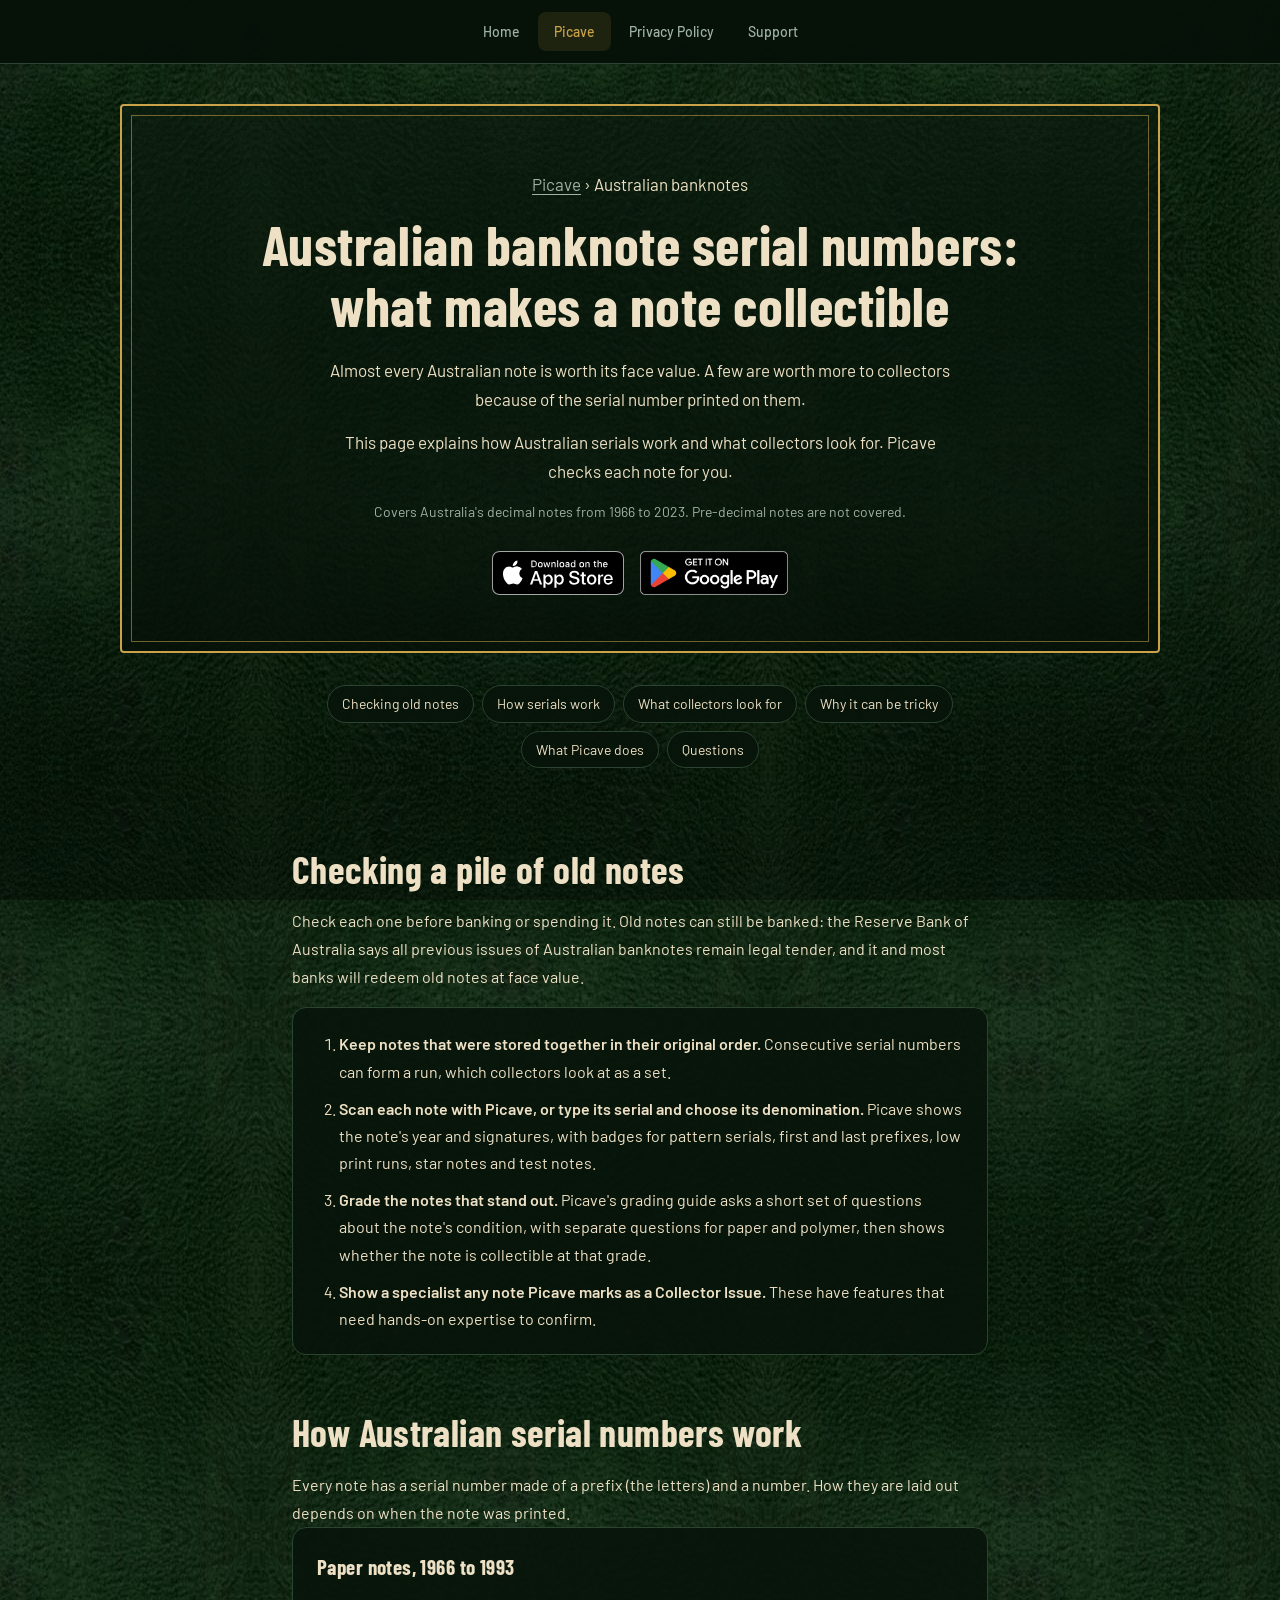
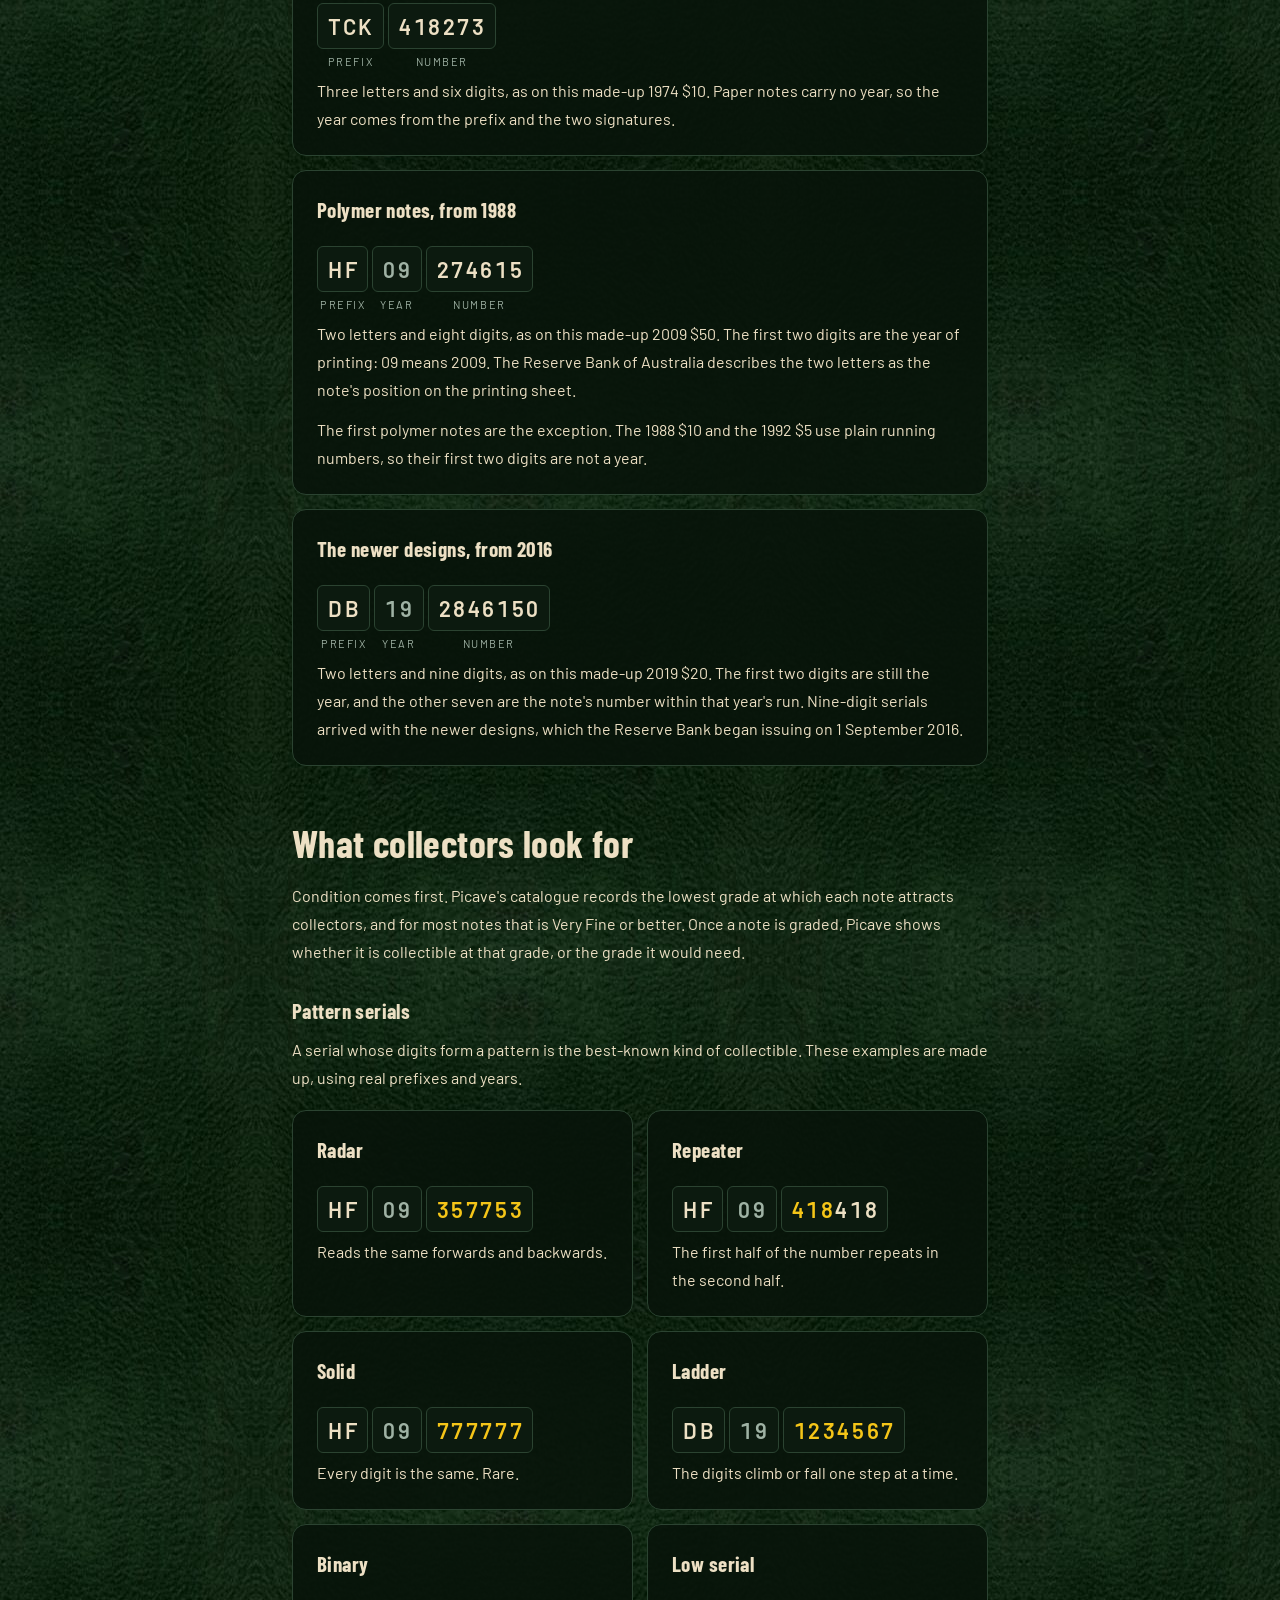
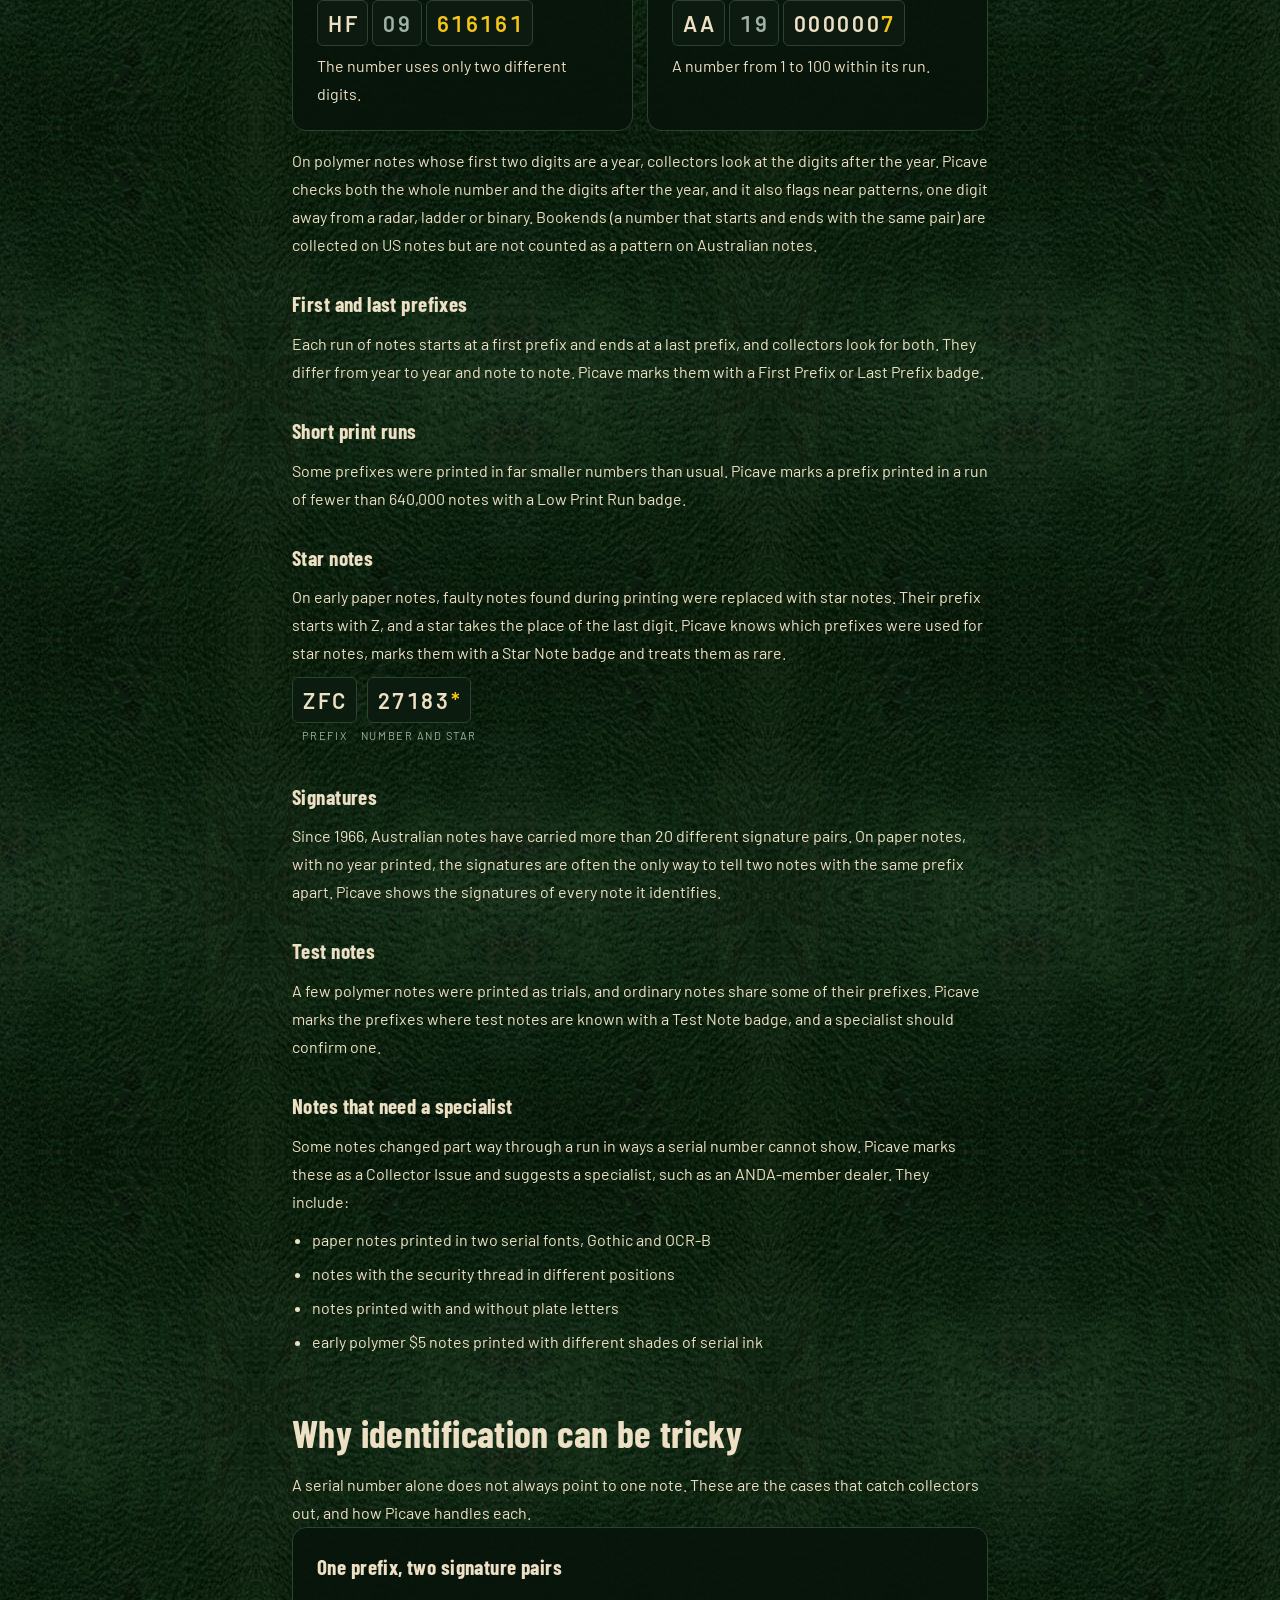
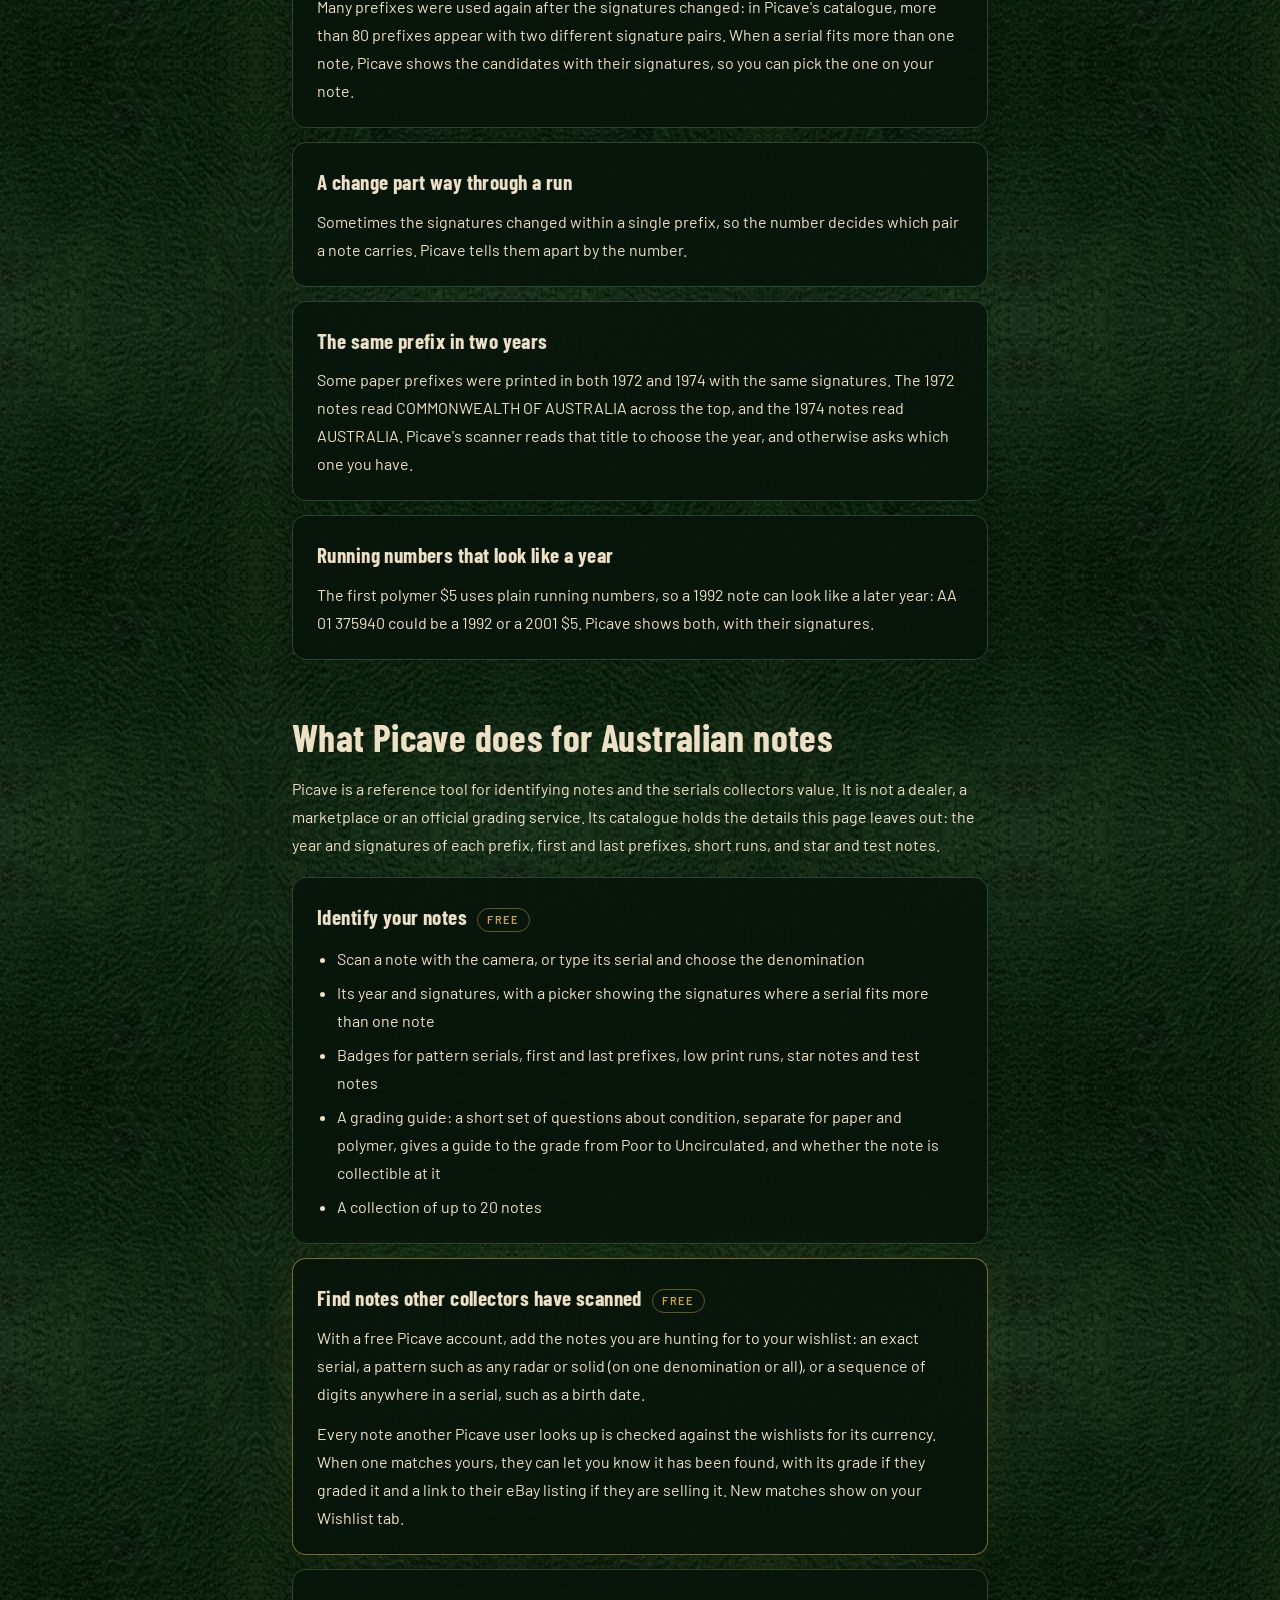
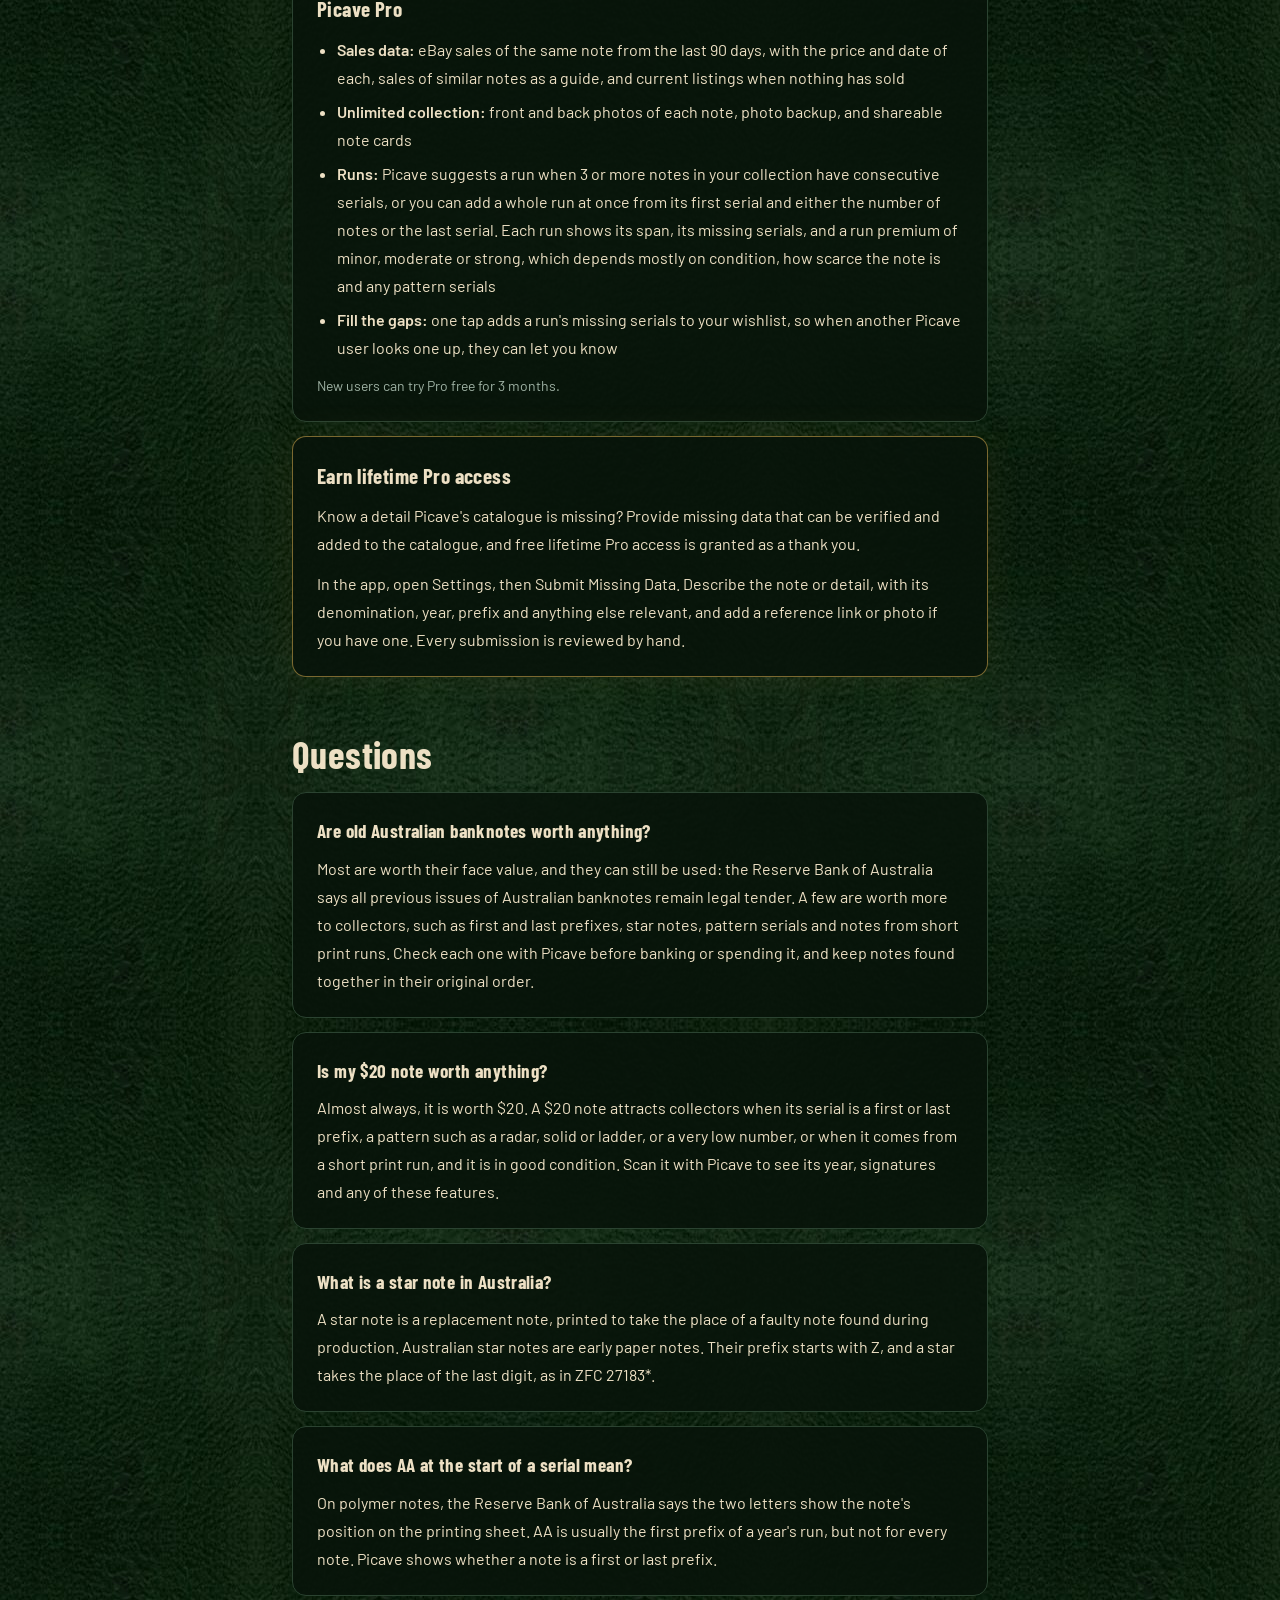
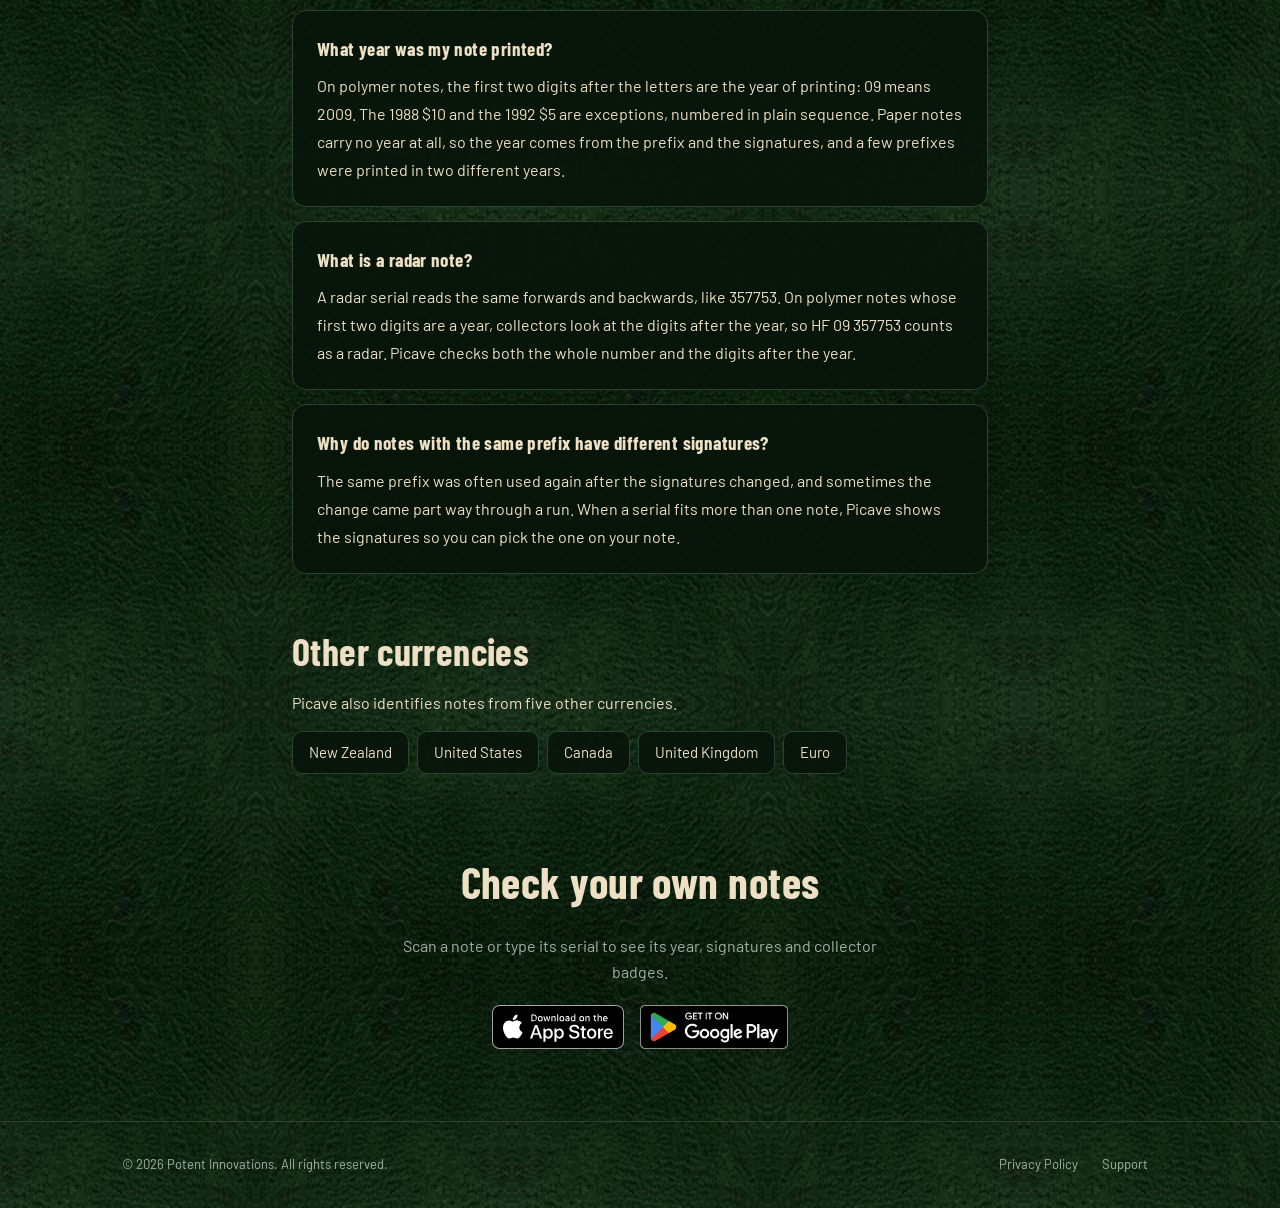
==== commit 81b6bb2d: "List the countries once per page: drop them from the footers, cards in even rows Co-Authored-By: Cla" ====
--- a/australian-banknotes.html
+++ b/australian-banknotes.html
@@ -339,17 +339,12 @@
     <footer>
       <p>&copy; 2026 Potent Innovations. All rights reserved.</p>
       <div class="footer-nav">
-        <a href="australian-banknotes.html">Australia</a>
-        <a href="new-zealand-banknotes.html">New Zealand</a>
-        <a href="us-banknotes.html">US</a>
-        <a href="canadian-banknotes.html">Canada</a>
-        <a href="uk-banknotes.html">UK</a>
-        <a href="euro-banknotes.html">Euro</a>
         <a href="privacy.html">Privacy Policy</a>
         <a href="support.html">Support</a>
       </div>
     </footer>
   </div>
 
+  <!-- Cloudflare Web Analytics --><script type='module' src='https://static.cloudflareinsights.com/beacon.min.js' data-cf-beacon='{"token": "f02f73106be443189c453249bf80784f"}'></script><!-- End Cloudflare Web Analytics -->
 </body>
 </html>
